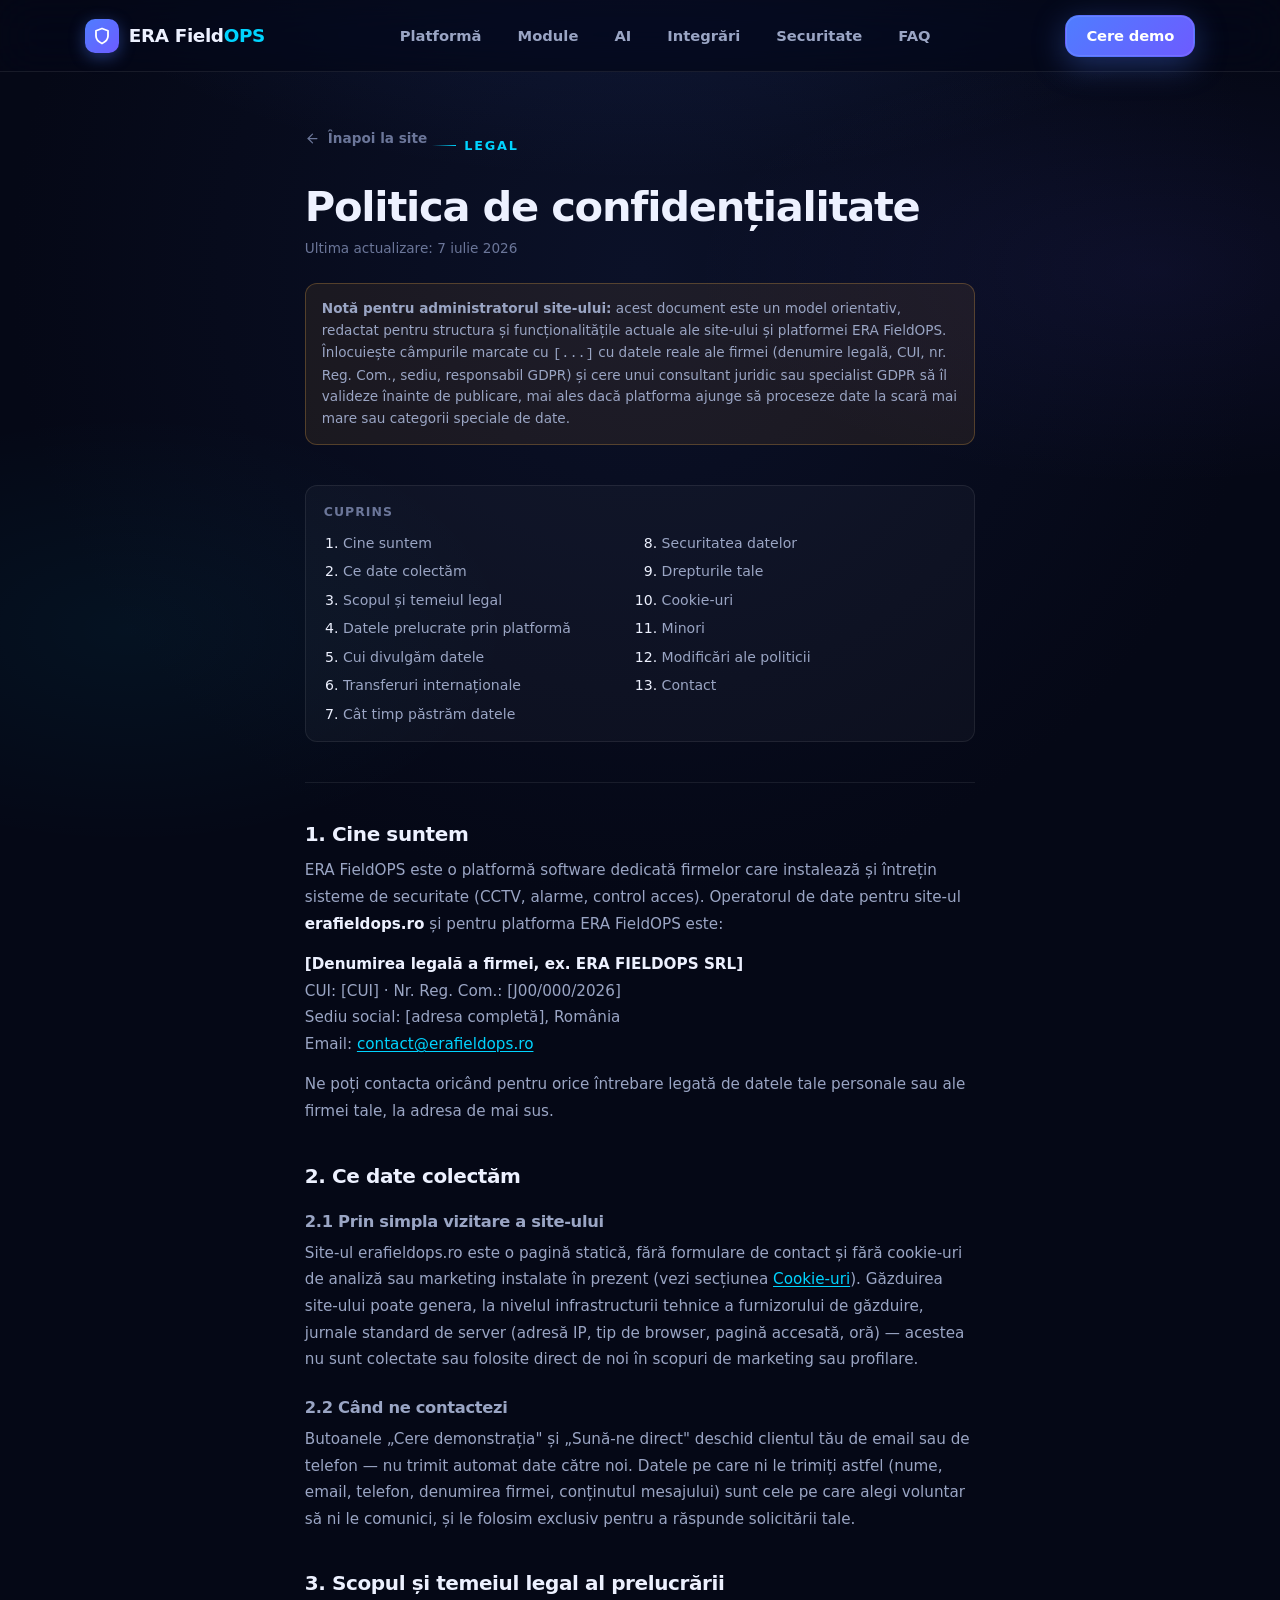
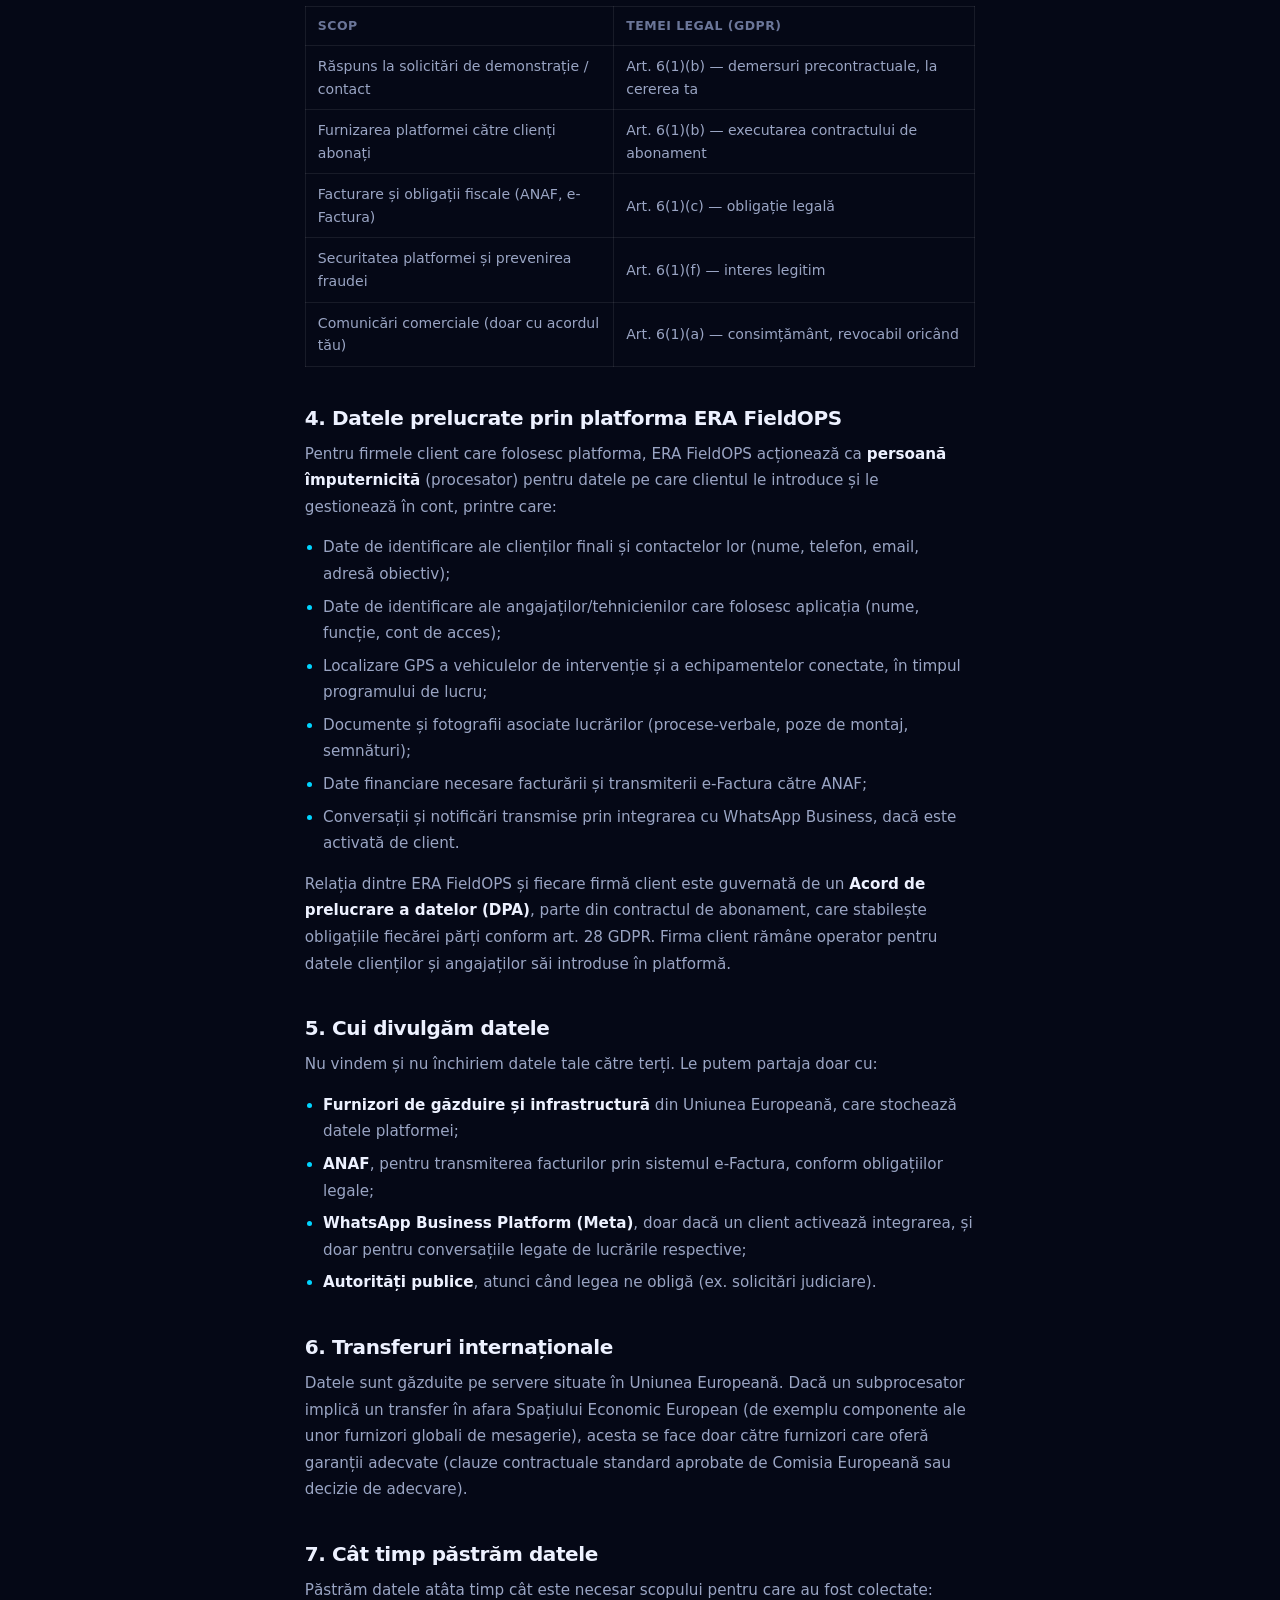
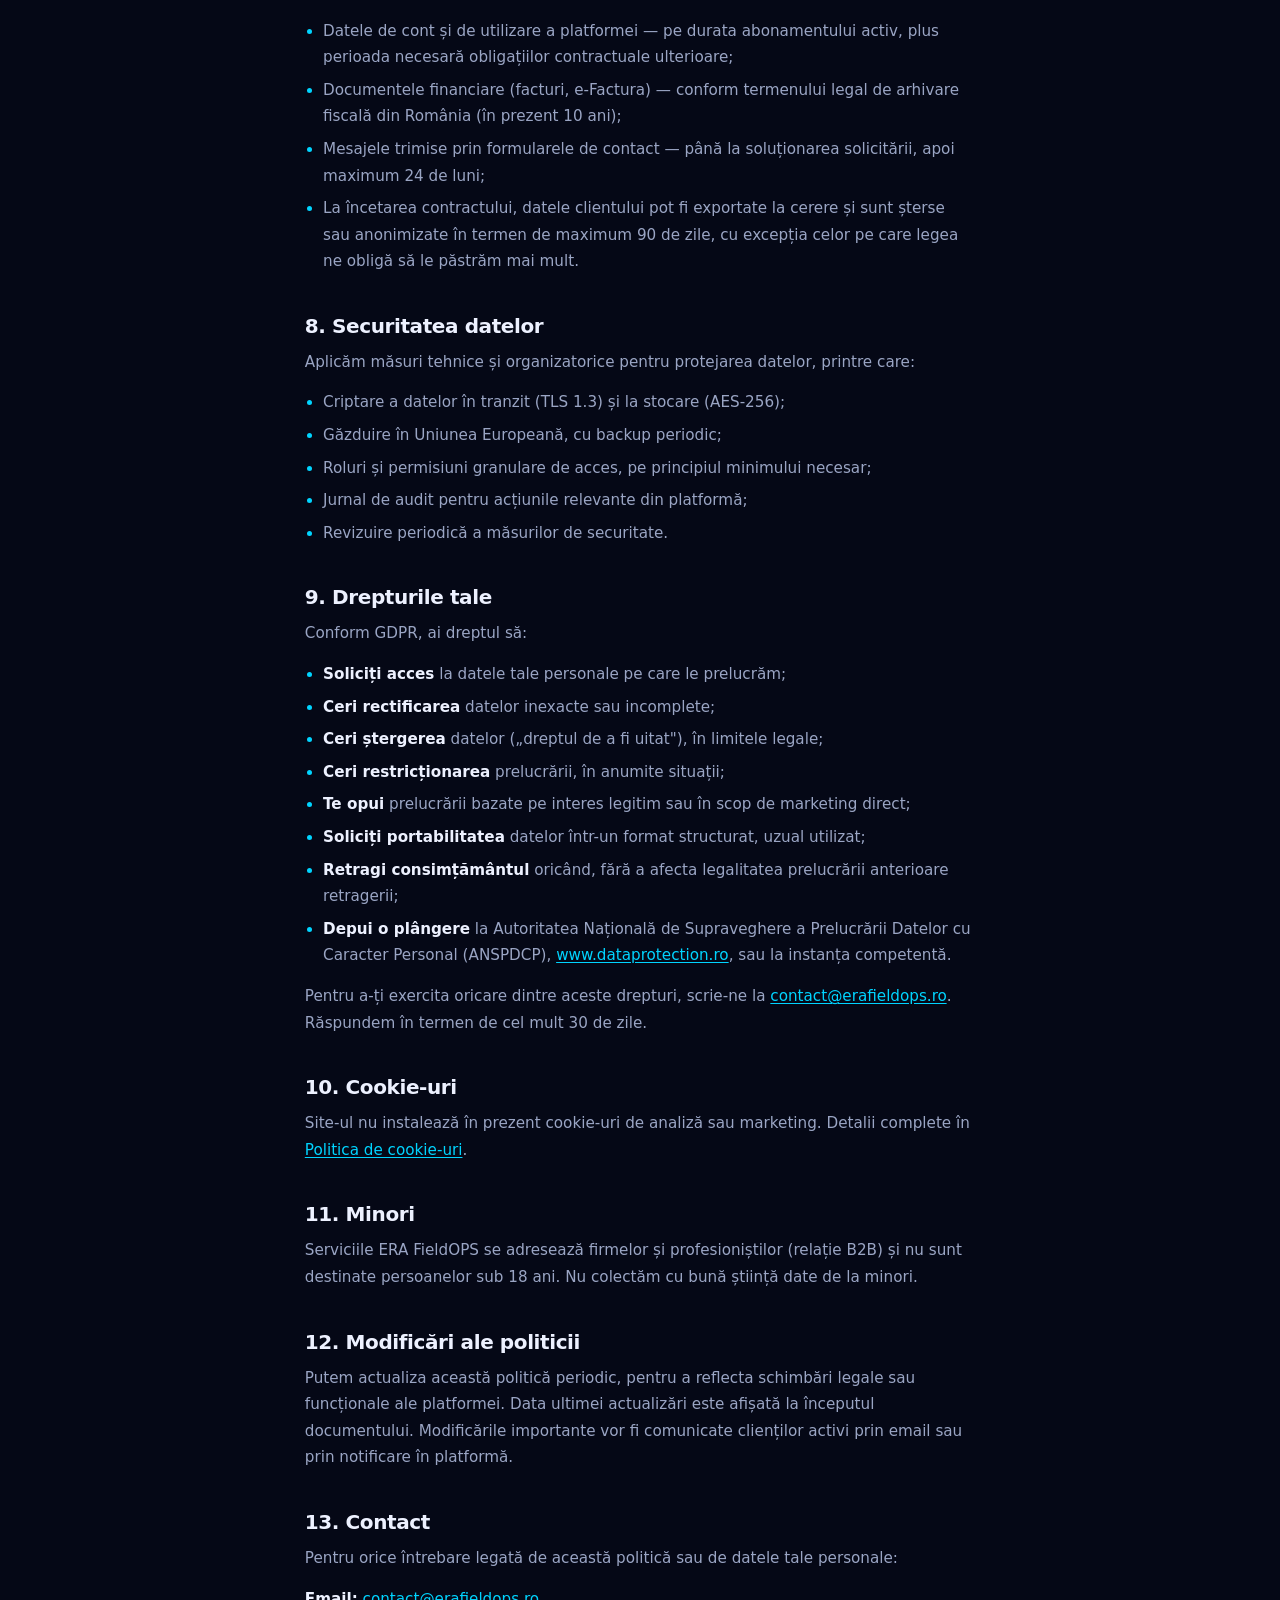
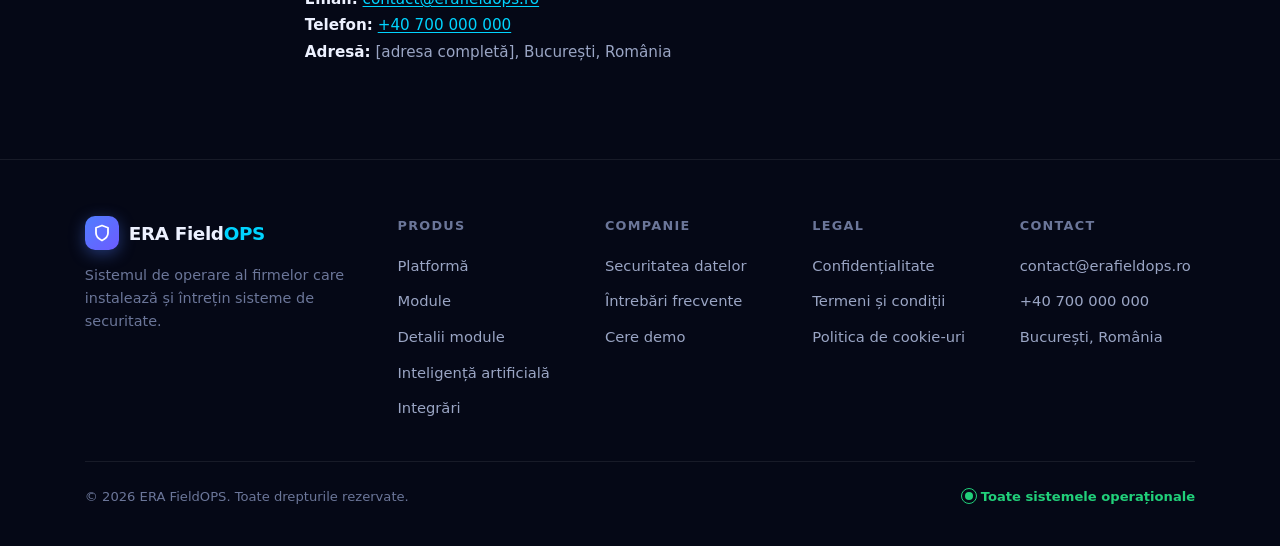
==== confidentialitate.html @ dba02b4b "Add privacy policy, terms of service, and cookie policy pages Three new standalone pages (confidenti" ====
<!DOCTYPE html>
<html lang="ro">
<head>
  <meta charset="UTF-8">
  <meta name="viewport" content="width=device-width, initial-scale=1">
  <title>Politica de confidențialitate — ERA FieldOPS</title>
  <meta name="description" content="Politica de confidențialitate ERA FieldOPS: ce date colectăm, cum le prelucrăm, cui le divulgăm și care sunt drepturile tale conform GDPR.">
  <meta name="robots" content="noindex, follow">
  <link rel="canonical" href="https://erafieldops.ro/confidentialitate.html">
  <meta name="theme-color" content="#050816">
  <link rel="preload" href="assets/fonts/Satoshi-Variable.woff2" as="font" type="font/woff2" crossorigin>
  <link rel="stylesheet" href="assets/css/style.css">
</head>
<body class="loaded">

<svg width="0" height="0" style="position:absolute" aria-hidden="true">
  <defs>
    <symbol id="i-arrow-left" viewBox="0 0 24 24" fill="none" stroke="currentColor" stroke-width="2" stroke-linecap="round" stroke-linejoin="round"><line x1="19" y1="12" x2="5" y2="12"/><polyline points="12 19 5 12 12 5"/></symbol>
  </defs>
</svg>

<header class="nav scrolled" id="nav">
  <div class="container nav-inner">
    <a href="index.html" class="logo" aria-label="ERA FieldOPS — acasă">
      <span class="logo-mark"><svg fill="none" stroke="#fff" stroke-width="2.4" stroke-linecap="round" stroke-linejoin="round" viewBox="0 0 24 24"><path d="M12 22s8-4 8-10V5l-8-3-8 3v7c0 6 8 10 8 10z"/></svg></span>
      <span>ERA Field<em>OPS</em></span>
    </a>
    <ul class="nav-links">
      <li><a href="index.html#platforma">Platformă</a></li>
      <li><a href="index.html#module">Module</a></li>
      <li><a href="index.html#ai">AI</a></li>
      <li><a href="index.html#integrari">Integrări</a></li>
      <li><a href="index.html#securitate">Securitate</a></li>
      <li><a href="index.html#faq">FAQ</a></li>
    </ul>
    <div class="nav-cta">
      <a href="index.html#demo" class="btn btn-primary">Cere demo</a>
      <button class="nav-burger" id="burger" aria-label="Meniu" aria-expanded="false" aria-controls="mobileMenu">
        <span></span><span></span><span></span>
      </button>
    </div>
  </div>
</header>
<nav class="mobile-menu" id="mobileMenu" aria-label="Meniu mobil">
  <a href="index.html#platforma">Platformă</a>
  <a href="index.html#module">Module</a>
  <a href="index.html#ai">AI</a>
  <a href="index.html#integrari">Integrări</a>
  <a href="index.html#securitate">Securitate</a>
  <a href="index.html#faq">FAQ</a>
</nav>

<main>
<section class="legal-page">
  <div class="container legal-container">
    <a href="index.html" class="legal-back"><svg aria-hidden="true"><use href="#i-arrow-left"/></svg>Înapoi la site</a>
    <span class="eyebrow">Legal</span>
    <h1>Politica de confidențialitate</h1>
    <p class="legal-updated">Ultima actualizare: 7 iulie 2026</p>

    <div class="legal-notice">
      <strong>Notă pentru administratorul site-ului:</strong> acest document este un model orientativ, redactat pentru structura și funcționalitățile actuale ale site-ului și platformei ERA FieldOPS. Înlocuiește câmpurile marcate cu <code>[...]</code> cu datele reale ale firmei (denumire legală, CUI, nr. Reg. Com., sediu, responsabil GDPR) și cere unui consultant juridic sau specialist GDPR să îl valideze înainte de publicare, mai ales dacă platforma ajunge să proceseze date la scară mai mare sau categorii speciale de date.
    </div>

    <div class="legal-toc">
      <b>Cuprins</b>
      <ol>
        <li><a href="#cine-suntem">Cine suntem</a></li>
        <li><a href="#date-colectate">Ce date colectăm</a></li>
        <li><a href="#scop-temei">Scopul și temeiul legal</a></li>
        <li><a href="#platforma-date">Datele prelucrate prin platformă</a></li>
        <li><a href="#divulgare">Cui divulgăm datele</a></li>
        <li><a href="#transfer">Transferuri internaționale</a></li>
        <li><a href="#stocare">Cât timp păstrăm datele</a></li>
        <li><a href="#securitate">Securitatea datelor</a></li>
        <li><a href="#drepturi">Drepturile tale</a></li>
        <li><a href="#cookie">Cookie-uri</a></li>
        <li><a href="#minori">Minori</a></li>
        <li><a href="#modificari">Modificări ale politicii</a></li>
        <li><a href="#contact">Contact</a></li>
      </ol>
    </div>

    <div class="legal-body">
      <h2 id="cine-suntem">1. Cine suntem</h2>
      <p>ERA FieldOPS este o platformă software dedicată firmelor care instalează și întrețin sisteme de securitate (CCTV, alarme, control acces). Operatorul de date pentru site-ul <strong>erafieldops.ro</strong> și pentru platforma ERA FieldOPS este:</p>
      <p><strong>[Denumirea legală a firmei, ex. ERA FIELDOPS SRL]</strong><br>
      CUI: [CUI]&nbsp;·&nbsp;Nr. Reg. Com.: [J00/000/2026]<br>
      Sediu social: [adresa completă], România<br>
      Email: <a href="mailto:contact@erafieldops.ro">contact@erafieldops.ro</a></p>
      <p>Ne poți contacta oricând pentru orice întrebare legată de datele tale personale sau ale firmei tale, la adresa de mai sus.</p>

      <h2 id="date-colectate">2. Ce date colectăm</h2>
      <h3>2.1 Prin simpla vizitare a site-ului</h3>
      <p>Site-ul erafieldops.ro este o pagină statică, fără formulare de contact și fără cookie-uri de analiză sau marketing instalate în prezent (vezi secțiunea <a href="#cookie">Cookie-uri</a>). Găzduirea site-ului poate genera, la nivelul infrastructurii tehnice a furnizorului de găzduire, jurnale standard de server (adresă IP, tip de browser, pagină accesată, oră) — acestea nu sunt colectate sau folosite direct de noi în scopuri de marketing sau profilare.</p>
      <h3>2.2 Când ne contactezi</h3>
      <p>Butoanele „Cere demonstrația" și „Sună-ne direct" deschid clientul tău de email sau de telefon — nu trimit automat date către noi. Datele pe care ni le trimiți astfel (nume, email, telefon, denumirea firmei, conținutul mesajului) sunt cele pe care alegi voluntar să ni le comunici, și le folosim exclusiv pentru a răspunde solicitării tale.</p>

      <h2 id="scop-temei">3. Scopul și temeiul legal al prelucrării</h2>
      <table>
        <tr><th>Scop</th><th>Temei legal (GDPR)</th></tr>
        <tr><td>Răspuns la solicitări de demonstrație / contact</td><td>Art. 6(1)(b) — demersuri precontractuale, la cererea ta</td></tr>
        <tr><td>Furnizarea platformei către clienți abonați</td><td>Art. 6(1)(b) — executarea contractului de abonament</td></tr>
        <tr><td>Facturare și obligații fiscale (ANAF, e-Factura)</td><td>Art. 6(1)(c) — obligație legală</td></tr>
        <tr><td>Securitatea platformei și prevenirea fraudei</td><td>Art. 6(1)(f) — interes legitim</td></tr>
        <tr><td>Comunicări comerciale (doar cu acordul tău)</td><td>Art. 6(1)(a) — consimțământ, revocabil oricând</td></tr>
      </table>

      <h2 id="platforma-date">4. Datele prelucrate prin platforma ERA FieldOPS</h2>
      <p>Pentru firmele client care folosesc platforma, ERA FieldOPS acționează ca <strong>persoană împuternicită</strong> (procesator) pentru datele pe care clientul le introduce și le gestionează în cont, printre care:</p>
      <ul>
        <li>Date de identificare ale clienților finali și contactelor lor (nume, telefon, email, adresă obiectiv);</li>
        <li>Date de identificare ale angajaților/tehnicienilor care folosesc aplicația (nume, funcție, cont de acces);</li>
        <li>Localizare GPS a vehiculelor de intervenție și a echipamentelor conectate, în timpul programului de lucru;</li>
        <li>Documente și fotografii asociate lucrărilor (procese-verbale, poze de montaj, semnături);</li>
        <li>Date financiare necesare facturării și transmiterii e-Factura către ANAF;</li>
        <li>Conversații și notificări transmise prin integrarea cu WhatsApp Business, dacă este activată de client.</li>
      </ul>
      <p>Relația dintre ERA FieldOPS și fiecare firmă client este guvernată de un <strong>Acord de prelucrare a datelor (DPA)</strong>, parte din contractul de abonament, care stabilește obligațiile fiecărei părți conform art. 28 GDPR. Firma client rămâne operator pentru datele clienților și angajaților săi introduse în platformă.</p>

      <h2 id="divulgare">5. Cui divulgăm datele</h2>
      <p>Nu vindem și nu închiriem datele tale către terți. Le putem partaja doar cu:</p>
      <ul>
        <li><strong>Furnizori de găzduire și infrastructură</strong> din Uniunea Europeană, care stochează datele platformei;</li>
        <li><strong>ANAF</strong>, pentru transmiterea facturilor prin sistemul e-Factura, conform obligațiilor legale;</li>
        <li><strong>WhatsApp Business Platform (Meta)</strong>, doar dacă un client activează integrarea, și doar pentru conversațiile legate de lucrările respective;</li>
        <li><strong>Autorități publice</strong>, atunci când legea ne obligă (ex. solicitări judiciare).</li>
      </ul>

      <h2 id="transfer">6. Transferuri internaționale</h2>
      <p>Datele sunt găzduite pe servere situate în Uniunea Europeană. Dacă un subprocesator implică un transfer în afara Spațiului Economic European (de exemplu componente ale unor furnizori globali de mesagerie), acesta se face doar către furnizori care oferă garanții adecvate (clauze contractuale standard aprobate de Comisia Europeană sau decizie de adecvare).</p>

      <h2 id="stocare">7. Cât timp păstrăm datele</h2>
      <p>Păstrăm datele atâta timp cât este necesar scopului pentru care au fost colectate:</p>
      <ul>
        <li>Datele de cont și de utilizare a platformei — pe durata abonamentului activ, plus perioada necesară obligațiilor contractuale ulterioare;</li>
        <li>Documentele financiare (facturi, e-Factura) — conform termenului legal de arhivare fiscală din România (în prezent 10 ani);</li>
        <li>Mesajele trimise prin formularele de contact — până la soluționarea solicitării, apoi maximum 24 de luni;</li>
        <li>La încetarea contractului, datele clientului pot fi exportate la cerere și sunt șterse sau anonimizate în termen de maximum 90 de zile, cu excepția celor pe care legea ne obligă să le păstrăm mai mult.</li>
      </ul>

      <h2 id="securitate">8. Securitatea datelor</h2>
      <p>Aplicăm măsuri tehnice și organizatorice pentru protejarea datelor, printre care:</p>
      <ul>
        <li>Criptare a datelor în tranzit (TLS 1.3) și la stocare (AES-256);</li>
        <li>Găzduire în Uniunea Europeană, cu backup periodic;</li>
        <li>Roluri și permisiuni granulare de acces, pe principiul minimului necesar;</li>
        <li>Jurnal de audit pentru acțiunile relevante din platformă;</li>
        <li>Revizuire periodică a măsurilor de securitate.</li>
      </ul>

      <h2 id="drepturi">9. Drepturile tale</h2>
      <p>Conform GDPR, ai dreptul să:</p>
      <ul>
        <li><strong>Soliciți acces</strong> la datele tale personale pe care le prelucrăm;</li>
        <li><strong>Ceri rectificarea</strong> datelor inexacte sau incomplete;</li>
        <li><strong>Ceri ștergerea</strong> datelor („dreptul de a fi uitat"), în limitele legale;</li>
        <li><strong>Ceri restricționarea</strong> prelucrării, în anumite situații;</li>
        <li><strong>Te opui</strong> prelucrării bazate pe interes legitim sau în scop de marketing direct;</li>
        <li><strong>Soliciți portabilitatea</strong> datelor într-un format structurat, uzual utilizat;</li>
        <li><strong>Retragi consimțământul</strong> oricând, fără a afecta legalitatea prelucrării anterioare retragerii;</li>
        <li><strong>Depui o plângere</strong> la Autoritatea Națională de Supraveghere a Prelucrării Datelor cu Caracter Personal (ANSPDCP), <a href="https://www.dataprotection.ro" target="_blank" rel="noopener">www.dataprotection.ro</a>, sau la instanța competentă.</li>
      </ul>
      <p>Pentru a-ți exercita oricare dintre aceste drepturi, scrie-ne la <a href="mailto:contact@erafieldops.ro">contact@erafieldops.ro</a>. Răspundem în termen de cel mult 30 de zile.</p>

      <h2 id="cookie">10. Cookie-uri</h2>
      <p>Site-ul nu instalează în prezent cookie-uri de analiză sau marketing. Detalii complete în <a href="cookie-uri.html">Politica de cookie-uri</a>.</p>

      <h2 id="minori">11. Minori</h2>
      <p>Serviciile ERA FieldOPS se adresează firmelor și profesioniștilor (relație B2B) și nu sunt destinate persoanelor sub 18 ani. Nu colectăm cu bună știință date de la minori.</p>

      <h2 id="modificari">12. Modificări ale politicii</h2>
      <p>Putem actualiza această politică periodic, pentru a reflecta schimbări legale sau funcționale ale platformei. Data ultimei actualizări este afișată la începutul documentului. Modificările importante vor fi comunicate clienților activi prin email sau prin notificare în platformă.</p>

      <h2 id="contact">13. Contact</h2>
      <p>Pentru orice întrebare legată de această politică sau de datele tale personale:</p>
      <p><strong>Email:</strong> <a href="mailto:contact@erafieldops.ro">contact@erafieldops.ro</a><br>
      <strong>Telefon:</strong> <a href="tel:+40700000000">+40 700 000 000</a><br>
      <strong>Adresă:</strong> [adresa completă], București, România</p>
    </div>
  </div>
</section>
</main>

<footer class="footer">
  <div class="container">
    <div class="footer-grid">
      <div class="footer-brand">
        <a href="index.html" class="logo" aria-label="ERA FieldOPS">
          <span class="logo-mark"><svg fill="none" stroke="#fff" stroke-width="2.4" stroke-linecap="round" stroke-linejoin="round" viewBox="0 0 24 24"><path d="M12 22s8-4 8-10V5l-8-3-8 3v7c0 6 8 10 8 10z"/></svg></span>
          <span>ERA Field<em>OPS</em></span>
        </a>
        <p>Sistemul de operare al firmelor care instalează și întrețin sisteme de securitate.</p>
      </div>
      <div>
        <h4>Produs</h4>
        <ul>
          <li><a href="index.html#platforma">Platformă</a></li>
          <li><a href="index.html#module">Module</a></li>
          <li><a href="index.html#detalii">Detalii module</a></li>
          <li><a href="index.html#ai">Inteligență artificială</a></li>
          <li><a href="index.html#integrari">Integrări</a></li>
        </ul>
      </div>
      <div>
        <h4>Companie</h4>
        <ul>
          <li><a href="index.html#securitate">Securitatea datelor</a></li>
          <li><a href="index.html#faq">Întrebări frecvente</a></li>
          <li><a href="index.html#demo">Cere demo</a></li>
        </ul>
      </div>
      <div>
        <h4>Legal</h4>
        <ul>
          <li><a href="confidentialitate.html">Confidențialitate</a></li>
          <li><a href="termeni-si-conditii.html">Termeni și condiții</a></li>
          <li><a href="cookie-uri.html">Politica de cookie-uri</a></li>
        </ul>
      </div>
      <div>
        <h4>Contact</h4>
        <ul>
          <li><a href="mailto:contact@erafieldops.ro">contact@erafieldops.ro</a></li>
          <li><a href="tel:+40700000000">+40 700 000 000</a></li>
          <li><a href="index.html">București, România</a></li>
        </ul>
      </div>
    </div>
    <div class="footer-bottom">
      <span>© 2026 ERA FieldOPS. Toate drepturile rezervate.</span>
      <span class="footer-status"><i class="pulse-dot"></i> Toate sistemele operaționale</span>
    </div>
  </div>
</footer>

<script>
  document.getElementById('burger').addEventListener('click', function () {
    var menu = document.getElementById('mobileMenu');
    var open = menu.classList.toggle('open');
    this.setAttribute('aria-expanded', String(open));
  });
  document.getElementById('mobileMenu').addEventListener('click', function (e) {
    if (e.target.tagName === 'A') {
      this.classList.remove('open');
      document.getElementById('burger').setAttribute('aria-expanded', 'false');
    }
  });
</script>
</body>
</html>
---- assets/css/style.css ----
/* ============================================================
   ERA FieldOPS — Premium SaaS Landing 2026
   Mission Control / AI Command Center
   ============================================================ */

/* ---------- Font ---------- */
@font-face {
  font-family: 'Satoshi';
  src: url('../fonts/Satoshi-Variable.woff2') format('woff2');
  font-weight: 300 900;
  font-style: normal;
  font-display: swap;
}
@font-face {
  font-family: 'Satoshi';
  src: url('../fonts/Satoshi-VariableItalic.woff2') format('woff2');
  font-weight: 300 900;
  font-style: italic;
  font-display: swap;
}

/* ---------- Tokens ---------- */
:root {
  --bg: #050816;
  --bg-2: #0B1128;
  --surface: rgba(255, 255, 255, 0.03);
  --surface-2: rgba(255, 255, 255, 0.05);
  --border: rgba(255, 255, 255, 0.08);
  --border-strong: rgba(255, 255, 255, 0.14);
  --text: #EDF1FF;
  --text-2: #9AA5C4;
  --text-3: #6B7699;
  --primary: #4F7DFF;
  --secondary: #6D5BFF;
  --ai: #00D4FF;
  --success: #21D07A;
  --warning: #FFB547;
  --error: #FF5A5A;
  --grad: linear-gradient(135deg, var(--primary), var(--secondary));
  --grad-ai: linear-gradient(135deg, var(--primary), var(--ai));
  --radius: 20px;
  --radius-sm: 12px;
  --font: 'Satoshi', system-ui, -apple-system, sans-serif;
  --ease: cubic-bezier(0.16, 1, 0.3, 1);
  --nav-h: 72px;
  --space-1: 8px; --space-2: 16px; --space-3: 24px;
  --space-4: 40px; --space-5: 56px; --space-6: 80px;
}

/* ---------- Base ---------- */
*, *::before, *::after { box-sizing: border-box; margin: 0; padding: 0; }
/* Base size = 16px on phones, tablets and laptops (keeps the tuned hero fit intact);
   scales up on large monitors / Retina / 4K so all rem-based graphics grow with the display. */
html { scroll-behavior: smooth; scroll-padding-top: calc(var(--nav-h) + 16px); font-size: 16px; overflow-x: hidden; }
@media (min-width: 1600px) { html { font-size: 17.5px; } }
@media (min-width: 2000px) { html { font-size: 19px; } }
@media (min-width: 2560px) { html { font-size: 21px; } }
body {
  font-family: var(--font);
  background: var(--bg);
  color: var(--text);
  font-size: 1rem;
  line-height: 1.6;
  -webkit-font-smoothing: antialiased;
  overflow-x: hidden;
}
img, svg { display: block; max-width: 100%; }
a { color: inherit; text-decoration: none; }
button { font-family: inherit; cursor: pointer; }
::selection { background: rgba(79, 125, 255, 0.35); }

body::before {
  content: '';
  position: fixed; inset: 0; z-index: -2;
  background:
    radial-gradient(ellipse 80% 50% at 50% -10%, rgba(79, 125, 255, 0.12), transparent 60%),
    radial-gradient(ellipse 60% 40% at 90% 30%, rgba(109, 91, 255, 0.07), transparent 60%),
    radial-gradient(ellipse 50% 40% at 10% 70%, rgba(0, 212, 255, 0.05), transparent 60%),
    radial-gradient(circle at 50% 30%, var(--bg-2), var(--bg) 70%);
}

#particles {
  position: fixed; inset: 0; z-index: -1;
  pointer-events: none; opacity: 0.6;
}

.scroll-progress {
  position: fixed; top: 0; left: 0; height: 3px; width: 0%;
  background: linear-gradient(90deg, var(--primary), var(--ai));
  box-shadow: 0 0 10px rgba(0, 212, 255, 0.7);
  z-index: 200; pointer-events: none;
}

.container { width: 100%; max-width: 1200px; margin: 0 auto; padding: 0 clamp(20px, 3.5vw, 48px); }
@media (min-width: 1600px) { .container { max-width: 1360px; } :root { --space-5: 76px; --space-6: 112px; } }
@media (min-width: 2000px) { .container { max-width: 1560px; } :root { --space-5: 88px; --space-6: 132px; } }
@media (min-width: 2560px) { .container { max-width: 1800px; } }

/* ---------- Type ---------- */
h1, h2, h3 { font-weight: 700; letter-spacing: -0.02em; line-height: 1.1; }
h1 { font-size: clamp(2.6rem, 5.4vw, 4.4rem); font-weight: 800; letter-spacing: -0.03em; }
h2 { font-size: clamp(2rem, 3.6vw, 3rem); }
h3 { font-size: 1.25rem; line-height: 1.3; }
.lead { font-size: clamp(1.05rem, 1.6vw, 1.25rem); color: var(--text-2); }

.grad-text {
  background: linear-gradient(100deg, #fff 20%, var(--primary) 50%, var(--ai) 80%);
  background-size: 200% auto;
  -webkit-background-clip: text; background-clip: text;
  -webkit-text-fill-color: transparent; color: transparent;
  animation: gradShift 6s ease-in-out infinite alternate;
}
@keyframes gradShift { to { background-position: 100% center; } }

.eyebrow {
  display: inline-flex; align-items: center; gap: 8px;
  font-size: 0.8rem; font-weight: 600; letter-spacing: 0.14em;
  text-transform: uppercase; color: var(--ai);
  margin-bottom: var(--space-2);
}
.eyebrow::before {
  content: ''; width: 24px; height: 1px;
  background: linear-gradient(90deg, transparent, var(--ai));
}

.section { padding: var(--space-6) 0; position: relative; }
.section-head { max-width: 680px; margin-bottom: var(--space-5); }
.section-head.center { margin-inline: auto; text-align: center; }
.section-head.center .eyebrow::before { display: none; }
.section-head p { margin-top: var(--space-2); }

/* ---------- Buttons ---------- */
.btn {
  display: inline-flex; align-items: center; justify-content: center; gap: 10px;
  min-height: 52px; padding: 0 28px;
  border-radius: 14px; border: 1px solid transparent;
  font-size: 1rem; font-weight: 600; letter-spacing: -0.01em;
  transition: transform 0.25s var(--ease), box-shadow 0.25s var(--ease),
              background 0.25s var(--ease), border-color 0.25s var(--ease);
  cursor: pointer; white-space: nowrap;
}
.btn svg { width: 18px; height: 18px; transition: transform 0.25s var(--ease); }
.btn:hover svg { transform: translateX(3px); }
.btn-primary {
  position: relative; overflow: hidden;
  background: var(--grad); color: #fff;
  box-shadow: 0 0 0 1px rgba(255,255,255,0.1) inset, 0 8px 32px rgba(79,125,255,0.35);
}
.btn-primary::before {
  content: ''; position: absolute; top: 0; left: -60%; width: 40%; height: 100%;
  background: linear-gradient(120deg, transparent, rgba(255,255,255,0.35), transparent);
  transform: skewX(-20deg); transition: left 0.6s var(--ease);
}
.btn-primary:hover::before { left: 130%; }
.btn-primary:hover {
  transform: translateY(-2px) scale(1.02);
  box-shadow: 0 0 0 1px rgba(255,255,255,0.18) inset, 0 12px 44px rgba(79,125,255,0.5);
}
.btn-ghost {
  background: var(--surface); color: var(--text);
  border-color: var(--border);
  backdrop-filter: blur(12px); -webkit-backdrop-filter: blur(12px);
}
.btn-ghost:hover {
  transform: translateY(-2px) scale(1.02);
  border-color: var(--border-strong);
  background: var(--surface-2);
  box-shadow: 0 8px 32px rgba(0,0,0,0.3);
}
.btn:focus-visible, a:focus-visible, button:focus-visible, summary:focus-visible {
  outline: 2px solid var(--ai); outline-offset: 3px; border-radius: 8px;
}

/* Magnetic proximity button — transform is driven by JS (rAF), so keep it out of
   the CSS transition; touch devices (no cursor) get a simple press feedback. */
.btn-magnetic { transition: box-shadow 0.25s var(--ease), background 0.25s var(--ease), border-color 0.25s var(--ease); will-change: transform; }
@media (hover: none) { .btn-magnetic:active { transform: scale(0.96); } }

/* ---------- Nav ---------- */
.nav {
  position: fixed; top: 0; left: 0; right: 0; z-index: 100;
  height: var(--nav-h);
  transition: background 0.4s var(--ease), border-color 0.4s var(--ease);
  border-bottom: 1px solid transparent;
}
.nav.scrolled {
  background: rgba(5, 8, 22, 0.72);
  backdrop-filter: blur(20px) saturate(160%); -webkit-backdrop-filter: blur(20px) saturate(160%);
  border-bottom-color: var(--border);
}
.nav-inner {
  height: var(--nav-h); display: flex; align-items: center; gap: 32px;
}
.logo { display: flex; align-items: center; gap: 10px; font-weight: 800; font-size: 1.15rem; letter-spacing: -0.02em; }
.logo-mark {
  width: 34px; height: 34px; border-radius: 10px;
  background: var(--grad); display: grid; place-items: center;
  box-shadow: 0 4px 16px rgba(79,125,255,0.4);
}
.logo-mark svg { width: 18px; height: 18px; }
.logo span em { font-style: normal; color: var(--ai); }
.nav-links { display: flex; gap: 4px; margin-inline: auto; list-style: none; }
.nav-links a {
  position: relative; isolation: isolate;
  padding: 9px 16px; border-radius: 100px;
  font-size: 0.92rem; font-weight: 600; color: var(--text-2);
  transition: color 0.3s var(--ease);
}
/* springy gradient pill on hover / active (playful) */
.nav-links a::before {
  content: ''; position: absolute; inset: 0; border-radius: 100px; z-index: -1;
  background: var(--grad); box-shadow: 0 6px 20px rgba(79,125,255,0.45);
  transform: scale(0.5); opacity: 0;
  transition: transform 0.4s cubic-bezier(0.34, 1.56, 0.64, 1), opacity 0.25s var(--ease);
}
.nav-links a:hover, .nav-links a.active { color: #fff; }
.nav-links a:hover::before, .nav-links a.active::before { transform: scale(1); opacity: 1; }

/* CONTINUOUS light that travels across the menu forever (::after, independent of hover) */
.nav-links a::after {
  content: ''; position: absolute; inset: 0; border-radius: 100px; z-index: -2;
  background: var(--grad); box-shadow: 0 0 22px rgba(0,212,255,0.6);
  opacity: 0; transform: scale(0.6); pointer-events: none;
}
/* 10s cycle: the wave sweeps across for ~5s, then everything rests for ~5s */
body.loaded .nav-links a::after { animation: navPulse 10s ease-in-out infinite; }
body.loaded .nav-links a { animation: navHop 10s ease-in-out infinite; }
.nav-links a:hover { animation-play-state: paused; }
/* same stagger for the glow (::after) and the hop (a) so each link lights up + rises as the wave passes */
.nav-links li:nth-child(1) a::after, .nav-links li:nth-child(1) a { animation-delay: 0s; }
.nav-links li:nth-child(2) a::after, .nav-links li:nth-child(2) a { animation-delay: 0.8s; }
.nav-links li:nth-child(3) a::after, .nav-links li:nth-child(3) a { animation-delay: 1.6s; }
.nav-links li:nth-child(4) a::after, .nav-links li:nth-child(4) a { animation-delay: 2.4s; }
.nav-links li:nth-child(5) a::after, .nav-links li:nth-child(5) a { animation-delay: 3.2s; }
.nav-links li:nth-child(6) a::after, .nav-links li:nth-child(6) a { animation-delay: 4.0s; }
@keyframes navPulse {
  0% { opacity: 0; transform: scale(0.65); }
  4% { opacity: 0.7; transform: scale(1); }
  11% { opacity: 0; transform: scale(1.16); }
  100% { opacity: 0; transform: scale(1.16); }
}
@keyframes navHop {
  0% { transform: translateY(0) scale(1); }
  4% { transform: translateY(-9px) scale(1.1); }
  8% { transform: translateY(0) scale(0.97); }
  11% { transform: translateY(-2px) scale(1); }
  13%, 100% { transform: translateY(0) scale(1); }
}

/* bold bouncy entrance on load */
.nav-links li { opacity: 0; transform: translateY(-30px) scale(0.55) rotate(-6deg); transition: opacity 0.45s ease, transform 0.75s cubic-bezier(0.34, 1.7, 0.5, 1); }
body.loaded .nav-links li { opacity: 1; transform: none; }
.nav-links li:nth-child(1) { transition-delay: 0.10s; }
.nav-links li:nth-child(2) { transition-delay: 0.17s; }
.nav-links li:nth-child(3) { transition-delay: 0.24s; }
.nav-links li:nth-child(4) { transition-delay: 0.31s; }
.nav-links li:nth-child(5) { transition-delay: 0.38s; }
.nav-links li:nth-child(6) { transition-delay: 0.45s; }
.nav-cta { display: flex; gap: 12px; align-items: center; }
.nav .btn { min-height: 42px; padding: 0 20px; font-size: 0.92rem; }
.nav-burger {
  display: none; width: 44px; height: 44px;
  background: var(--surface); border: 1px solid var(--border); border-radius: 12px;
  flex-direction: column; align-items: center; justify-content: center; gap: 5px;
}
.nav-burger span { width: 18px; height: 2px; background: var(--text); border-radius: 2px; transition: 0.3s var(--ease); }
.nav-burger[aria-expanded="true"] span:nth-child(1) { transform: translateY(7px) rotate(45deg); }
.nav-burger[aria-expanded="true"] span:nth-child(2) { opacity: 0; }
.nav-burger[aria-expanded="true"] span:nth-child(3) { transform: translateY(-7px) rotate(-45deg); }

.mobile-menu {
  position: fixed; inset: var(--nav-h) 0 auto 0; z-index: 99;
  background: rgba(5, 8, 22, 0.92);
  backdrop-filter: blur(24px); -webkit-backdrop-filter: blur(24px);
  border-bottom: 1px solid var(--border);
  padding: 16px 24px 24px;
  display: none; flex-direction: column; gap: 4px;
}
.mobile-menu.open { display: flex; }
.mobile-menu a {
  position: relative; isolation: isolate;
  padding: 14px 16px; border-radius: 12px; font-weight: 600; color: var(--text-2);
  transition: color 0.3s var(--ease);
}
.mobile-menu a::before {
  content: ''; position: absolute; inset: 0; border-radius: 12px; z-index: -1;
  background: var(--grad); box-shadow: 0 6px 20px rgba(79,125,255,0.4);
  transform: scale(0.9); opacity: 0;
  transition: transform 0.35s cubic-bezier(0.34, 1.56, 0.64, 1), opacity 0.25s var(--ease);
}
.mobile-menu a:hover, .mobile-menu a:active { color: #fff; }
.mobile-menu a:hover::before, .mobile-menu a:active::before { transform: scale(1); opacity: 1; }
/* continuous traveling glow while the menu is open (::after, keeps tap pill on ::before clean) */
.mobile-menu a::after {
  content: ''; position: absolute; inset: 0; border-radius: 12px; z-index: -2;
  background: var(--grad); box-shadow: 0 0 22px rgba(0,212,255,0.55);
  opacity: 0; transform: scale(0.85); pointer-events: none;
}
/* playful staggered pop-in when the menu opens */
.mobile-menu.open a { animation: menuPop 0.45s cubic-bezier(0.34, 1.56, 0.64, 1) both; }
.mobile-menu.open a:nth-child(1) { animation-delay: 0.04s; }
.mobile-menu.open a:nth-child(2) { animation-delay: 0.09s; }
.mobile-menu.open a:nth-child(3) { animation-delay: 0.14s; }
.mobile-menu.open a:nth-child(4) { animation-delay: 0.19s; }
.mobile-menu.open a:nth-child(5) { animation-delay: 0.24s; }
.mobile-menu.open a:nth-child(6) { animation-delay: 0.29s; }
@keyframes menuPop { from { opacity: 0; transform: translateX(-16px) scale(0.96); } to { opacity: 1; transform: none; } }
/* matching "light-up" wave flashing each pill when the menu opens */
.mobile-menu.open a::after { animation: navPulse 10s ease-in-out infinite; }
.mobile-menu.open a:nth-child(1)::after { animation-delay: 0s; }
.mobile-menu.open a:nth-child(2)::after { animation-delay: 0.8s; }
.mobile-menu.open a:nth-child(3)::after { animation-delay: 1.6s; }
.mobile-menu.open a:nth-child(4)::after { animation-delay: 2.4s; }
.mobile-menu.open a:nth-child(5)::after { animation-delay: 3.2s; }
.mobile-menu.open a:nth-child(6)::after { animation-delay: 4.0s; }

/* ---------- Hero ---------- */
.hero {
  padding-top: calc(var(--nav-h) + clamp(28px, 5vh, 64px));
  padding-bottom: clamp(32px, 5vh, 64px);
  position: relative; overflow: clip;
}
/* Desktop: fit the whole hero into the first screen, vertically centered */
@media (min-width: 769px) {
  .hero { min-height: 100vh; min-height: 100dvh; display: flex; flex-direction: column; justify-content: center;
          padding-top: calc(var(--nav-h) + 16px); padding-bottom: 24px; }
  .hero-badge { margin-bottom: 14px; }
  .hero h1 { font-size: clamp(1.9rem, 3.4vw, 3.2rem); line-height: 1.06; margin-bottom: 14px; }
  .hero .lead { font-size: clamp(0.95rem, 1.3vw, 1.08rem); margin-bottom: 20px; max-width: 460px; }
  .hero-actions { margin-bottom: 20px; }
  .hero-actions .btn { min-height: 48px; }
  .hero-meta { gap: 14px 24px; }
}
/* Short desktop viewports (laptops ~600-780px tall): shrink hard so nothing is cut */
@media (min-width: 769px) and (max-height: 820px) {
  .hero { padding-top: calc(var(--nav-h) + 8px); padding-bottom: 16px; }
  .hero-badge { margin-bottom: 8px; padding: 6px 14px; font-size: 0.78rem; }
  .hero h1 { font-size: 2rem; margin-bottom: 10px; }
  .hero .lead { font-size: 1rem; margin-bottom: 12px; }
  .hero-actions { margin-bottom: 12px; }
  .hero-actions .btn { min-height: 46px; }
  .hero-meta { gap: 8px 22px; }
  /* every slide's own top/bottom padding shrinks too, so full-height content
     (like the price slide's CTA button) doesn't get pushed past the fold */
  :root { --space-6: 48px; }
}
.hero-grid {
  display: grid; grid-template-columns: minmax(0, 5fr) minmax(0, 6fr);
  gap: clamp(32px, 5vw, 64px); align-items: center;
}
.hero-badge {
  display: inline-flex; align-items: center; gap: 10px;
  padding: 8px 16px; border-radius: 100px;
  background: var(--surface); border: 1px solid var(--border);
  backdrop-filter: blur(12px); -webkit-backdrop-filter: blur(12px);
  font-size: 0.82rem; font-weight: 600; color: var(--text-2);
  margin-bottom: var(--space-3);
}
.pulse-dot { position: relative; width: 8px; height: 8px; border-radius: 50%; background: var(--success); flex-shrink: 0; }
.pulse-dot::after {
  content: ''; position: absolute; inset: -4px; border-radius: 50%;
  border: 1px solid var(--success); animation: ping 2s var(--ease) infinite;
}
@keyframes ping { 0% { transform: scale(0.5); opacity: 1; } 100% { transform: scale(1.8); opacity: 0; } }

.hero h1 { margin-bottom: var(--space-3); }
.hero .lead { margin-bottom: var(--space-4); max-width: 480px; }
.hero-actions { display: flex; gap: 14px; flex-wrap: wrap; margin-bottom: var(--space-4); }
.hero-meta { display: flex; gap: 24px; flex-wrap: wrap; }
.hero-meta div { display: flex; align-items: center; gap: 8px; font-size: 0.85rem; color: var(--text-3); font-weight: 500; }
.hero-meta svg { width: 16px; height: 16px; color: var(--success); flex-shrink: 0; }

/* Hero entrance (page load, not scroll-triggered) */
.hero-copy > * {
  opacity: 0; transform: translateY(22px);
  transition: opacity 0.8s var(--ease), transform 0.8s var(--ease);
}
.hero-copy > *:nth-child(1) { transition-delay: 0.05s; }
.hero-copy > *:nth-child(2) { transition-delay: 0.16s; }
.hero-copy > *:nth-child(3) { transition-delay: 0.27s; }
.hero-copy > *:nth-child(4) { transition-delay: 0.38s; }
.hero-copy > *:nth-child(5) { transition-delay: 0.49s; }
body.loaded .hero-copy > * { opacity: 1; transform: none; }

/* ---------- Hero nucleus (mini embed of the 3D module core, borderless) ---------- */
.hero-core {
  position: relative;
  height: clamp(420px, 62vh, 640px);
  cursor: grab; touch-action: pan-y;
  opacity: 0; transform: translateY(26px) scale(0.97);
  transition: opacity 1s var(--ease) 0.3s, transform 1s var(--ease) 0.3s;
}
.hero-core:active { cursor: grabbing; }
body.loaded .hero-core { opacity: 1; transform: none; }
.hero-core canvas { position: absolute; inset: 0; width: 100%; height: 100%; display: block; }
.hero-core .core3d-hint { bottom: 4px; font-size: 0.72rem; }

/* ---------- shared dash/ping keyframes (used by the mini live-card map) ---------- */
@keyframes dashMove { to { stroke-dashoffset: -12; } }
@keyframes objPing { 0% { transform: scale(0.4); opacity: 1; } 100% { transform: scale(1.6); opacity: 0; } }

/* ---------- 3D module core (hero embed) ---------- */
.core3d-hint {
  position: absolute; bottom: 16px; left: 0; right: 0; text-align: center;
  font-size: 0.78rem; font-weight: 600; color: var(--text-3);
  letter-spacing: 0.02em; pointer-events: none; z-index: 2;
}

/* small description card that appears when a module node is clicked — the
   accent color/icon are set inline per module via --tip-accent* custom props */
.core3d-tip {
  position: absolute; top: 0; left: 0; z-index: 3; pointer-events: none;
  width: 220px; transform: translate(-50%, -100%) translateY(-14px);
  padding: 12px 14px; border-radius: 14px;
  background: rgba(11, 17, 40, 0.86);
  border: 1px solid var(--border-strong);
  border-left: 3px solid var(--tip-accent, var(--ai));
  backdrop-filter: blur(16px); -webkit-backdrop-filter: blur(16px);
  box-shadow: 0 16px 44px rgba(0, 0, 0, 0.45), 0 0 26px var(--tip-accent-glow, rgba(0,212,255,0.2));
  opacity: 0; visibility: hidden;
  transition: opacity 0.25s var(--ease), transform 0.25s var(--ease), box-shadow 0.25s var(--ease);
}
.core3d-tip.show { opacity: 1; visibility: visible; transform: translate(-50%, -100%) translateY(-20px); }
.core3d-tip::after {
  content: ''; position: absolute; left: 50%; bottom: -6px; width: 12px; height: 12px;
  transform: translateX(-50%) rotate(45deg);
  background: rgba(11, 17, 40, 0.86); border-right: 1px solid var(--border-strong); border-bottom: 1px solid var(--border-strong);
}
.core3d-tip-head { display: flex; align-items: center; gap: 10px; margin-bottom: 6px; }
.core3d-tip-icon {
  width: 30px; height: 30px; border-radius: 9px; flex-shrink: 0;
  display: grid; place-items: center;
  background: var(--tip-accent-soft, rgba(0,212,255,0.14));
  border: 1px solid var(--tip-accent-glow, rgba(0,212,255,0.3));
  color: var(--tip-accent, var(--ai));
}
.core3d-tip-icon svg { width: 15px; height: 15px; }
.core3d-tip b { font-size: 0.86rem; font-weight: 800; color: var(--tip-accent, var(--ai)); }
.core3d-tip p { font-size: 0.78rem; line-height: 1.4; color: var(--text-2); }
@media (max-width: 480px) { .core3d-tip { width: 180px; } }

/* ---------- Trusted by ---------- */
.trusted { padding: var(--space-5) 0; border-block: 1px solid var(--border); }
.trusted p { text-align: center; font-size: 0.8rem; font-weight: 600; letter-spacing: 0.14em; text-transform: uppercase; color: var(--text-3); margin-bottom: var(--space-3); }
.logo-track-wrap { overflow: hidden; mask-image: linear-gradient(90deg, transparent, #000 12%, #000 88%, transparent); -webkit-mask-image: linear-gradient(90deg, transparent, #000 12%, #000 88%, transparent); }
.logo-track { display: flex; gap: 64px; width: max-content; animation: marquee 28s linear infinite; }
.logo-track-wrap:hover .logo-track { animation-play-state: paused; }
@keyframes marquee { to { transform: translateX(-50%); } }
.logo-item {
  display: flex; align-items: center; gap: 10px; flex-shrink: 0;
  font-weight: 700; font-size: 1.05rem; letter-spacing: -0.01em;
  color: var(--text-3); opacity: 0.75; transition: opacity 0.3s, color 0.3s;
}
.logo-item:hover { opacity: 1; color: var(--text-2); }
.logo-item svg { width: 22px; height: 22px; }

/* Second marquee: live platform mini-widgets, scrolling left-to-right (opposite of logos) */
.feature-track-wrap {
  overflow: hidden; margin-top: 22px;
  mask-image: linear-gradient(90deg, transparent, #000 8%, #000 92%, transparent);
  -webkit-mask-image: linear-gradient(90deg, transparent, #000 8%, #000 92%, transparent);
}
.feature-track { display: flex; gap: 16px; width: max-content; animation: marqueeReverse 46s linear infinite; padding: 4px 0; }
.feature-track-wrap:hover .feature-track { animation-play-state: paused; }
@keyframes marqueeReverse { from { transform: translateX(-50%); } to { transform: translateX(0); } }

.live-card {
  flex-shrink: 0; width: clamp(224px, 19vw, 280px);
  border-radius: 16px; border: 1px solid var(--border);
  background: linear-gradient(180deg, rgba(255,255,255,0.05), rgba(255,255,255,0.02));
  backdrop-filter: blur(12px); -webkit-backdrop-filter: blur(12px);
  box-shadow: 0 12px 32px rgba(0,0,0,0.3);
  padding: 12px 14px;
  transition: border-color 0.3s var(--ease), transform 0.3s var(--ease), box-shadow 0.3s var(--ease);
}
.live-card:hover { border-color: rgba(0,212,255,0.35); transform: translateY(-4px); box-shadow: 0 18px 44px rgba(0,0,0,0.4), 0 0 40px rgba(0,212,255,0.08); }
.lc-head { display: flex; align-items: center; gap: 8px; font-size: 0.78rem; font-weight: 700; color: var(--text); margin-bottom: 11px; }
.lc-head > svg { width: 15px; height: 15px; color: var(--ai); flex-shrink: 0; }
.lc-live { margin-left: auto; display: flex; align-items: center; gap: 5px; font-size: 0.56rem; font-weight: 800; letter-spacing: 0.12em; color: var(--success); }
.lc-live .pulse-dot { width: 6px; height: 6px; }
.lc-label { margin-top: 9px; font-size: 0.68rem; font-weight: 600; color: var(--text-3); white-space: nowrap; overflow: hidden; text-overflow: ellipsis; }

/* mini live map */
.lc-map { position: relative; height: 64px; border-radius: 10px; overflow: hidden; background: rgba(0,0,0,0.25); border: 1px solid var(--border); }
.lc-map svg { position: absolute; inset: 0; width: 100%; height: 100%; }
.lc-grid line { stroke: rgba(255,255,255,0.05); stroke-width: 1; }
.lc-route { fill: none; stroke: rgba(0,212,255,0.5); stroke-width: 1.5; stroke-dasharray: 4 5; animation: dashMove 1.2s linear infinite; }
.lc-obj { fill: #00D4FF; }
.lc-objring { fill: none; stroke: rgba(0,212,255,0.5); stroke-width: 1; transform-origin: center; transform-box: fill-box; animation: objPing 2.4s var(--ease) infinite; }
.lc-veh { fill: #050816; stroke: #21D07A; stroke-width: 2; }

/* work steps filling sequentially */
.lc-seg { display: flex; gap: 5px; padding: 12px 0; }
.lc-seg i { flex: 1; height: 9px; border-radius: 3px; background: var(--surface-2); position: relative; overflow: hidden; }
.lc-seg i::after { content: ''; position: absolute; inset: 0; background: var(--grad-ai); transform: scaleX(0); transform-origin: left; animation: segFill 4.5s infinite; }
.lc-seg i:nth-child(2)::after { animation-delay: 0.35s; }
.lc-seg i:nth-child(3)::after { animation-delay: 0.7s; }
.lc-seg i:nth-child(4)::after { animation-delay: 1.05s; }
.lc-seg i:nth-child(5)::after { animation-delay: 1.4s; }
@keyframes segFill { 0% { transform: scaleX(0); } 12% { transform: scaleX(1); } 82% { transform: scaleX(1); } 90%,100% { transform: scaleX(0); } }

/* auto alerts */
.lc-alert { display: flex; align-items: center; gap: 10px; padding: 4px 0; }
.lc-bell { width: 40px; height: 40px; border-radius: 11px; display: grid; place-items: center; background: rgba(255,181,71,0.12); color: var(--warning); flex-shrink: 0; }
.lc-bell svg { width: 18px; height: 18px; transform-origin: top center; animation: bellShake 3s ease-in-out infinite; }
@keyframes bellShake { 0%,58%,100% { transform: rotate(0); } 63% { transform: rotate(13deg); } 69% { transform: rotate(-11deg); } 75% { transform: rotate(8deg); } 81% { transform: rotate(-5deg); } 87% { transform: rotate(0); } }
.lc-alert b { font-size: 0.78rem; display: block; }
.lc-alert small { font-size: 0.66rem; color: var(--text-3); }
.lc-badge { margin-left: auto; min-width: 22px; height: 22px; padding: 0 6px; border-radius: 11px; background: var(--error); color: #fff; font-size: 0.72rem; font-weight: 800; display: grid; place-items: center; animation: badgePulse 1.6s ease-in-out infinite; }
@keyframes badgePulse { 0%,100% { transform: scale(1); box-shadow: 0 0 0 0 rgba(255,90,90,0.5); } 50% { transform: scale(1.14); box-shadow: 0 0 0 7px rgba(255,90,90,0); } }

/* invoice -> ANAF flow */
.lc-flow { display: flex; flex-direction: column; gap: 7px; padding: 2px 0; }
.lc-frow { display: flex; align-items: center; gap: 9px; font-size: 0.73rem; font-weight: 600; color: var(--text-2); }
.lc-frow i { width: 15px; height: 15px; border-radius: 50%; border: 1.5px solid var(--border-strong); flex-shrink: 0; position: relative; }
.lc-frow i::after { content: ''; position: absolute; inset: 1.5px; border-radius: 50%; background: var(--success); transform: scale(0); }
.lc-frow:nth-child(1) i::after { animation: chkPop 4.5s infinite; animation-delay: 0.2s; }
.lc-frow:nth-child(2) i::after { animation: chkPop 4.5s infinite; animation-delay: 1.2s; }
.lc-frow:nth-child(3) i::after { animation: chkPop 4.5s infinite; animation-delay: 2.2s; }
@keyframes chkPop { 0% { transform: scale(0); } 6% { transform: scale(1); } 86% { transform: scale(1); } 94%,100% { transform: scale(0); } }

/* marketing bars */
.lc-bars { display: flex; align-items: flex-end; gap: 6px; height: 46px; padding-top: 2px; }
.lc-bars i { flex: 1; height: 100%; border-radius: 4px 4px 2px 2px; background: linear-gradient(180deg, rgba(79,125,255,0.95), rgba(79,125,255,0.2)); transform: scaleY(0.3); transform-origin: bottom; animation: barBounce 2.4s var(--ease) infinite; }
.lc-bars i:nth-child(2) { animation-delay: 0.2s; background: linear-gradient(180deg, rgba(0,212,255,0.95), rgba(0,212,255,0.2)); }
.lc-bars i:nth-child(3) { animation-delay: 0.4s; }
.lc-bars i:nth-child(4) { animation-delay: 0.6s; background: linear-gradient(180deg, rgba(0,212,255,0.95), rgba(0,212,255,0.2)); }
.lc-bars i:nth-child(5) { animation-delay: 0.8s; }
.lc-bars i:nth-child(6) { animation-delay: 1s; background: linear-gradient(180deg, rgba(0,212,255,0.95), rgba(0,212,255,0.2)); }
@keyframes barBounce { 0%,100% { transform: scaleY(0.3); } 50% { transform: scaleY(1); } }

/* scan QR */
.lc-scan { position: relative; height: 64px; display: grid; place-items: center; border-radius: 10px; background: rgba(0,0,0,0.25); border: 1px solid var(--border); overflow: hidden; }
.lc-qr { display: grid; grid-template-columns: repeat(5, 7px); grid-auto-rows: 7px; gap: 2px; }
.lc-qr i { background: var(--text-2); border-radius: 1px; }
.lc-qr i.off { background: transparent; }
.lc-scanline { position: absolute; left: 10%; right: 10%; height: 2px; background: var(--ai); box-shadow: 0 0 10px var(--ai); animation: scanMove 2.2s ease-in-out infinite; }
@keyframes scanMove { 0%,100% { top: 12%; } 50% { top: 84%; } }

/* ---------- Stats ---------- */
.stats-grid { display: grid; grid-template-columns: repeat(4, 1fr); gap: 20px; }
.stat-card {
  position: relative; overflow: hidden;
  text-align: center; padding: var(--space-4) var(--space-3);
  border-radius: var(--radius); border: 1px solid var(--border);
  background: var(--surface);
  backdrop-filter: blur(16px); -webkit-backdrop-filter: blur(16px);
  transition: transform 0.3s var(--ease), border-color 0.3s, box-shadow 0.3s;
}
.stat-card::after {
  content: ''; position: absolute; inset: 0; border-radius: inherit;
  background: radial-gradient(220px circle at var(--mx, 50%) var(--my, 50%), rgba(0,212,255,0.16), transparent 70%);
  opacity: 0; transition: opacity 0.3s var(--ease); pointer-events: none;
}
.stat-card:hover { transform: translateY(-4px); border-color: rgba(79,125,255,0.35); box-shadow: 0 12px 48px rgba(79,125,255,0.12); }
.stat-card:hover::after { opacity: 1; }
.stat-num {
  font-size: clamp(2.4rem, 4vw, 3.4rem); font-weight: 800; letter-spacing: -0.03em;
  font-variant-numeric: tabular-nums; line-height: 1;
  background: var(--grad-ai);
  -webkit-background-clip: text; background-clip: text; -webkit-text-fill-color: transparent;
}
.stat-label { margin-top: 10px; font-size: 0.9rem; color: var(--text-2); font-weight: 500; }

/* ---------- Compact one-slide head + stat strip (stats folded into #platforma) ---------- */
.os-head { text-align: center; margin-bottom: clamp(18px, 3vh, 30px); }
.os-head h2 { font-size: clamp(1.7rem, 3.2vw, 2.7rem); line-height: 1.08; margin: 8px 0 10px; }
.os-head .lead { max-width: 620px; margin: 0 auto; font-size: clamp(0.92rem, 1.2vw, 1.05rem); }
.os-stats {
  display: flex; flex-wrap: wrap; justify-content: center; align-items: stretch;
  gap: clamp(10px, 1.6vw, 20px);
  max-width: 940px; margin: 0 auto clamp(20px, 3.4vh, 36px);
}
.os-stat {
  flex: 1 1 160px; min-width: 140px;
  display: flex; flex-direction: column; align-items: center; gap: 2px;
  padding: clamp(10px, 1.6vh, 16px) 12px;
  border: 1px solid var(--border); border-radius: var(--radius-sm);
  background: var(--surface);
}
.os-stat b {
  font-size: clamp(1.5rem, 2.6vw, 2.1rem); font-weight: 800; letter-spacing: -0.02em;
  background: var(--grad-ai); -webkit-background-clip: text; background-clip: text; color: transparent;
}
.os-stat span { font-size: 0.72rem; line-height: 1.25; color: var(--text-3); text-align: center; }
.os-cards .card { padding: clamp(16px, 2vw, 24px); }
.os-cards .card-icon { width: 40px; height: 40px; margin-bottom: 14px; }
.os-cards .card h3 { font-size: 1.02rem; margin-bottom: 7px; }
.os-cards .card p { font-size: 0.86rem; line-height: 1.5; }

/* ---------- Cards / grids ---------- */
.grid-3 { display: grid; grid-template-columns: repeat(3, 1fr); gap: 20px; }
.card {
  position: relative; padding: var(--space-4) var(--space-3);
  border-radius: var(--radius); border: 1px solid var(--border);
  background: var(--surface);
  backdrop-filter: blur(16px); -webkit-backdrop-filter: blur(16px);
  transition: transform 0.3s var(--ease), border-color 0.3s var(--ease), box-shadow 0.3s var(--ease);
  overflow: hidden;
}
.card::before {
  content: ''; position: absolute; inset: 0; border-radius: inherit; padding: 1px;
  background: linear-gradient(135deg, rgba(79,125,255,0.5), transparent 40%, transparent 60%, rgba(0,212,255,0.3));
  -webkit-mask: linear-gradient(#fff 0 0) content-box, linear-gradient(#fff 0 0);
  mask: linear-gradient(#fff 0 0) content-box, linear-gradient(#fff 0 0);
  -webkit-mask-composite: xor; mask-composite: exclude;
  opacity: 0; transition: opacity 0.4s var(--ease);
  pointer-events: none;
}
.card::after {
  content: ''; position: absolute; inset: 0; border-radius: inherit;
  background: radial-gradient(260px circle at var(--mx, 50%) var(--my, 50%), rgba(79,125,255,0.14), transparent 70%);
  opacity: 0; transition: opacity 0.3s var(--ease); pointer-events: none;
}
.card:hover { transform: translateY(-4px) scale(1.01); box-shadow: 0 16px 56px rgba(0,0,0,0.35); }
.card:hover::before { opacity: 1; }
.card:hover::after { opacity: 1; }
.card-icon {
  width: 48px; height: 48px; border-radius: 14px; margin-bottom: var(--space-3);
  display: grid; place-items: center;
  background: rgba(79,125,255,0.1); color: var(--primary);
  border: 1px solid rgba(79,125,255,0.2);
  transition: transform 0.3s var(--ease);
}
.card:hover .card-icon { transform: scale(1.08) rotate(-4deg); }
.card-icon svg { width: 22px; height: 22px; }
.card h3 { margin-bottom: 10px; }
.card p { font-size: 0.95rem; color: var(--text-2); }
.card.tone-error .card-icon { background: rgba(255,90,90,0.1); color: var(--error); border-color: rgba(255,90,90,0.2); }
.card.tone-warning .card-icon { background: rgba(255,181,71,0.1); color: var(--warning); border-color: rgba(255,181,71,0.2); }
.card.tone-ai .card-icon { background: rgba(0,212,255,0.1); color: var(--ai); border-color: rgba(0,212,255,0.2); }
.card.tone-success .card-icon { background: rgba(33,208,122,0.1); color: var(--success); border-color: rgba(33,208,122,0.2); }

/* ---------- Solution hub ---------- */
.solution-grid { display: grid; grid-template-columns: 1fr 1fr; gap: clamp(32px, 5vw, 72px); align-items: center; }
.hub { position: relative; aspect-ratio: 1; max-width: 480px; margin-inline: auto; }
.hub svg { width: 100%; height: 100%; }
.hub-core { transform-origin: center; animation: hubPulse 4s ease-in-out infinite; }
@keyframes hubPulse { 0%,100% { opacity: 0.9; } 50% { opacity: 1; } }
.orbit { transform-box: view-box; transform-origin: 250px 250px; animation: orbitSpin 40s linear infinite; }
.orbit.rev { animation-duration: 55s; animation-direction: reverse; }
@keyframes orbitSpin { to { transform: rotate(360deg); } }
.orbit-node { transform-origin: center; transform-box: fill-box; }
.check-list { list-style: none; display: flex; flex-direction: column; gap: 16px; margin-top: var(--space-4); }
.check-list li { display: flex; gap: 12px; align-items: flex-start; color: var(--text-2); }
.check-list svg { width: 20px; height: 20px; color: var(--success); flex-shrink: 0; margin-top: 3px; }
.check-list b { color: var(--text); font-weight: 600; }

/* ---------- Workflow ---------- */
.workflow-wrap { position: relative; }
.workflow {
  display: grid; grid-template-columns: repeat(6, 1fr);
  gap: 8px; position: relative; list-style: none;
}
.workflow::before {
  content: ''; position: absolute; top: 27px; left: 4%; right: 4%;
  height: 2px; background: var(--border); z-index: 0;
}
.workflow-progress {
  position: absolute; top: 27px; left: 4%; height: 2px; width: 0;
  background: linear-gradient(90deg, var(--primary), var(--ai));
  box-shadow: 0 0 12px rgba(0,212,255,0.6);
  z-index: 1; transition: width 2.6s var(--ease);
}
.wf-step { position: relative; z-index: 2; text-align: center; opacity: 0.3; transform: translateY(10px); transition: opacity 0.5s var(--ease), transform 0.5s var(--ease); }
.wf-step.active { opacity: 1; transform: none; }
.wf-node {
  width: 56px; height: 56px; margin: 0 auto 12px; border-radius: 16px;
  display: grid; place-items: center;
  background: var(--bg-2); border: 1px solid var(--border);
  transition: border-color 0.4s, box-shadow 0.4s, background 0.4s;
}
.wf-step.active .wf-node {
  border-color: rgba(0,212,255,0.5);
  background: rgba(0,212,255,0.06);
  box-shadow: 0 0 24px rgba(0,212,255,0.25);
}
.wf-node svg { width: 22px; height: 22px; color: var(--text-3); transition: color 0.4s; }
.wf-step.active .wf-node svg { color: var(--ai); }
.wf-step span { font-size: 0.75rem; font-weight: 600; color: var(--text-2); display: block; }

/* ---------- Bento modules ---------- */
.bento { display: grid; grid-template-columns: repeat(4, 1fr); gap: 20px; }
.bento .card { padding: var(--space-3); }
.bento .card h3 { font-size: 1.05rem; }
.bento .card p { font-size: 0.88rem; }
.bento .card-icon { width: 42px; height: 42px; margin-bottom: 16px; }
.bento .span-2 { grid-column: span 2; }

/* ---------- Feature rows ---------- */
.feature-row {
  display: grid; grid-template-columns: 1fr 1fr;
  gap: clamp(32px, 5vw, 72px); align-items: center;
  padding: var(--space-5) 0;
}
.feature-row.flip .feature-copy { order: 2; }
.feature-row.flip .feature-visual { order: 1; }
.feature-copy .eyebrow { margin-bottom: 12px; }
.feature-copy h3 { font-size: clamp(1.5rem, 2.6vw, 2.1rem); font-weight: 700; letter-spacing: -0.02em; margin-bottom: 14px; }
.feature-copy p { color: var(--text-2); margin-bottom: 18px; }
.feature-tags { display: flex; flex-wrap: wrap; gap: 8px; }
.tag {
  font-size: 0.78rem; font-weight: 600; padding: 6px 12px; border-radius: 100px;
  background: var(--surface); border: 1px solid var(--border); color: var(--text-2);
  transition: border-color 0.25s, color 0.25s, transform 0.25s var(--ease);
}
.tag:hover { border-color: rgba(0,212,255,0.4); color: var(--ai); transform: translateY(-1px); }

.feature-visual { position: relative; }
.mock {
  position: relative; border-radius: var(--radius);
  background: linear-gradient(180deg, rgba(255,255,255,0.05), rgba(255,255,255,0.02));
  border: 1px solid var(--border);
  backdrop-filter: blur(16px); -webkit-backdrop-filter: blur(16px);
  box-shadow: 0 20px 64px rgba(0,0,0,0.4);
  padding: 20px; overflow: hidden;
  transition: transform 0.4s var(--ease), box-shadow 0.4s var(--ease);
}
.mock::after {
  content: ''; position: absolute; inset: 0; border-radius: inherit;
  background: radial-gradient(300px circle at var(--mx, 50%) var(--my, 50%), rgba(0,212,255,0.1), transparent 70%);
  opacity: 0; transition: opacity 0.3s var(--ease); pointer-events: none;
}
.feature-visual:hover .mock { transform: translateY(-4px); box-shadow: 0 28px 80px rgba(0,0,0,0.5), 0 0 80px rgba(79,125,255,0.1); }
.feature-visual:hover .mock::after { opacity: 1; }
.mock-head { display: flex; align-items: center; gap: 10px; margin-bottom: 16px; }
.mock-head .fc-icon { width: 34px; height: 34px; border-radius: 10px; display: grid; place-items: center; flex-shrink: 0; }
.mock-head .fc-icon svg { width: 17px; height: 17px; }
.mock-head b { font-size: 0.9rem; }
.mock-head small { display: block; font-size: 0.72rem; color: var(--text-3); font-weight: 500; }
.mock-badge { margin-left: auto; font-size: 0.68rem; font-weight: 700; padding: 4px 10px; border-radius: 100px; }
.mock-badge.ok { color: var(--success); background: rgba(33,208,122,0.1); border: 1px solid rgba(33,208,122,0.25); }
.mock-badge.ai { color: var(--ai); background: rgba(0,212,255,0.1); border: 1px solid rgba(0,212,255,0.25); }
.mock-badge.warn { color: var(--warning); background: rgba(255,181,71,0.1); border: 1px solid rgba(255,181,71,0.25); }

.mock-row {
  display: flex; align-items: center; gap: 12px;
  padding: 12px 14px; border-radius: var(--radius-sm);
  background: var(--surface); border: 1px solid var(--border);
  margin-bottom: 10px; font-size: 0.85rem; font-weight: 500;
  transition: border-color 0.25s, transform 0.25s var(--ease);
}
.mock-row:hover { border-color: var(--border-strong); transform: translateX(3px); }
.mock-row:last-child { margin-bottom: 0; }
.mock-row .dot { width: 8px; height: 8px; border-radius: 50%; flex-shrink: 0; }
.mock-row small { margin-left: auto; color: var(--text-3); font-size: 0.75rem; font-variant-numeric: tabular-nums; flex-shrink: 0; }
.mock-row b { font-weight: 700; font-variant-numeric: tabular-nums; }

/* chat mock (WhatsApp) */
.chat { display: flex; flex-direction: column; gap: 10px; }
.bubble {
  max-width: 82%; padding: 10px 14px; border-radius: 16px;
  font-size: 0.85rem; line-height: 1.45;
}
.bubble.in { align-self: flex-start; background: var(--surface-2); border: 1px solid var(--border); border-bottom-left-radius: 4px; }
.bubble.out { align-self: flex-end; background: rgba(33,208,122,0.12); border: 1px solid rgba(33,208,122,0.22); border-bottom-right-radius: 4px; }
.bubble small { display: block; margin-top: 4px; font-size: 0.68rem; color: var(--text-3); text-align: right; }
.bubble .ticks { color: var(--ai); }

/* progress bars in mocks */
.bar-track { height: 6px; border-radius: 100px; background: var(--surface-2); overflow: hidden; flex: 1; }
.bar-fill { height: 100%; border-radius: 100px; background: var(--grad-ai); width: 0; transition: width 1.4s var(--ease) 0.3s; }
.in-view .bar-fill { width: var(--w, 70%); }

/* mini chart */
.chart-bars { display: flex; align-items: flex-end; gap: 8px; height: 120px; padding-top: 8px; }
.chart-bars i {
  flex: 1; border-radius: 6px 6px 2px 2px;
  background: linear-gradient(180deg, rgba(79,125,255,0.9), rgba(79,125,255,0.15));
  transform: scaleY(0); transform-origin: bottom;
  transition: transform 0.9s var(--ease);
}
.chart-bars i.hl { background: linear-gradient(180deg, rgba(0,212,255,0.95), rgba(0,212,255,0.15)); }
.in-view .chart-bars i { transform: scaleY(1); }
.spark { width: 100%; height: 64px; }
.spark path { fill: none; stroke: var(--ai); stroke-width: 2; stroke-linecap: round;
  stroke-dasharray: 400; stroke-dashoffset: 400; transition: stroke-dashoffset 2s var(--ease) 0.3s; }
.in-view .spark path { stroke-dashoffset: 0; }
.spark .area { fill: url(#sparkFill); stroke: none; opacity: 0; transition: opacity 1s ease 1s; }
.in-view .spark .area { opacity: 1; }

/* automation flow mock */
.auto-flow { display: flex; flex-direction: column; gap: 0; }
.auto-node {
  display: flex; align-items: center; gap: 12px;
  padding: 12px 14px; border-radius: var(--radius-sm);
  background: var(--surface); border: 1px solid var(--border);
  font-size: 0.85rem; font-weight: 600;
}
.auto-node small { color: var(--text-3); font-weight: 500; }
.auto-link { width: 2px; height: 22px; margin-left: 30px; background: linear-gradient(180deg, var(--primary), var(--ai)); position: relative; }
.auto-link::after { content: ''; position: absolute; bottom: -1px; left: -3px; border: 4px solid transparent; border-top-color: var(--ai); }

/* ---------- Tab groups (AI / Integrări / Platformă în detaliu) ---------- */
.tab-nav {
  display: flex; gap: 6px; flex-wrap: nowrap; overflow-x: auto;
  -ms-overflow-style: none; scrollbar-width: none;
  margin-bottom: var(--space-4);
  padding: 6px; border-radius: 100px;
  background: var(--surface); border: 1px solid var(--border);
  backdrop-filter: blur(12px); -webkit-backdrop-filter: blur(12px);
}
.tab-nav::-webkit-scrollbar { display: none; }
.tab-btn {
  display: inline-flex; align-items: center; gap: 8px; flex-shrink: 0;
  padding: 10px 18px; border-radius: 100px; border: none;
  background: transparent; color: var(--text-2);
  font-family: inherit; font-size: 0.86rem; font-weight: 600;
  cursor: pointer; white-space: nowrap;
  transition: background 0.25s var(--ease), color 0.25s var(--ease), box-shadow 0.25s var(--ease);
}
.tab-btn svg { width: 16px; height: 16px; flex-shrink: 0; }
.tab-btn:hover { color: var(--text); background: var(--surface-2); }
.tab-btn.active { color: #fff; background: var(--grad); box-shadow: 0 4px 16px rgba(79,125,255,0.35); }
.tab-panels { position: relative; }
.tab-panel { display: none; }
.tab-panel.active { display: block; animation: tabIn 0.45s var(--ease); }
@keyframes tabIn { from { opacity: 0; transform: translateY(12px); } to { opacity: 1; transform: none; } }
.tab-panel .feature-row { padding: var(--space-2) 0 0; }

/* Two mockups side by side within a single tab panel */
.dual-grid { display: grid; grid-template-columns: 1fr 1fr; gap: clamp(24px, 4vw, 40px); padding: var(--space-2) 0 0; }
.dual-head { display: flex; align-items: center; gap: 14px; margin-bottom: 16px; }
.dual-head .card-icon { width: 40px; height: 40px; margin-bottom: 0; flex-shrink: 0; }
.dual-head .card-icon svg { width: 19px; height: 19px; }
.dual-head h4 { font-size: 1.05rem; font-weight: 700; margin-bottom: 4px; }
.dual-head p { font-size: 0.86rem; color: var(--text-2); line-height: 1.4; }
.dual-item .feature-tags { margin-top: 12px; }
@media (max-width: 768px) {
  .dual-grid { grid-template-columns: 1fr; gap: var(--space-4); }
}
@media (max-width: 768px) {
  .tab-nav { justify-content: flex-start; }
  .tab-btn { min-height: 44px; padding: 10px 16px; font-size: 0.85rem; }
}

/* ---------- Security badges ---------- */
/* ---------- Preț: mai puțin de o cafea ---------- */
.price-sec { position: relative; overflow: hidden; }
.price-sec::before {
  content: ''; position: absolute; inset: 0; z-index: -1;
  background: radial-gradient(ellipse 55% 60% at 30% 50%, rgba(0,212,255,0.08), transparent 70%);
}
/* gentle coffee ripple when the section scrolls into view (calm, on-theme) */
.price-hook { display: grid; grid-template-columns: 1fr 1fr; gap: clamp(32px, 5vw, 64px); align-items: center; }
.ph-copy h2 { margin: 12px 0 14px; }
.ph-copy .lead { margin-bottom: var(--space-3); max-width: 460px; }

.ph-toggle {
  display: inline-flex; gap: 4px; padding: 5px; border-radius: 100px;
  background: var(--surface); border: 1px solid var(--border);
  backdrop-filter: blur(12px); -webkit-backdrop-filter: blur(12px);
  margin-bottom: var(--space-3);
}
.ph-tab {
  border: none; background: transparent; color: var(--text-2);
  font-family: inherit; font-size: 0.86rem; font-weight: 600;
  padding: 9px 22px; border-radius: 100px; cursor: pointer;
  transition: background 0.25s var(--ease), color 0.25s var(--ease), box-shadow 0.25s var(--ease);
}
.ph-tab:hover { color: var(--text); }
.ph-tab.active { color: #fff; background: var(--grad); box-shadow: 0 4px 16px rgba(79,125,255,0.35); }

.ph-price { position: relative; margin-bottom: var(--space-4); min-height: clamp(3rem, 6vw, 4.6rem); display: flex; align-items: center; gap: 16px; }
.ph-dayview { font-size: clamp(2rem, 4.4vw, 3.3rem); font-weight: 800; letter-spacing: -0.02em; line-height: 1.05; }
.ph-monthview { display: none; align-items: baseline; gap: 10px; flex-wrap: wrap; }
.ph-price.month .ph-dayview { display: none; }
.ph-price.month .ph-monthview { display: inline-flex; }
.ph-price.month .ph-cup { display: none; }

/* steaming coffee cup */
.ph-cup { position: relative; width: clamp(46px, 4.6vw, 62px); flex-shrink: 0; display: inline-flex; }
.ph-cup svg { width: 100%; height: auto; overflow: visible; filter: drop-shadow(0 6px 14px rgba(0,0,0,0.35)); }
/* two gentle ripple rings that emanate from the cup on reveal */
.ph-cup::before, .ph-cup::after {
  content: ''; position: absolute; left: 50%; top: 46%; width: 34px; height: 34px; margin: -17px 0 0 -17px;
  border-radius: 50%; border: 2px solid rgba(0,212,255,0.7); box-shadow: 0 0 16px rgba(0,212,255,0.35);
  transform: scale(0); opacity: 0; pointer-events: none;
}
.ph-copy.in-view .ph-cup::before { animation: cupRipple 1.15s cubic-bezier(0.2,0.75,0.2,1) 0.18s both; }
.ph-copy.in-view .ph-cup::after { animation: cupRipple 1.15s cubic-bezier(0.2,0.75,0.2,1) 0.42s both; }
@keyframes cupRipple {
  0%   { transform: scale(0.2); opacity: 0.75; border-width: 2.5px; }
  70%  { opacity: 0.22; }
  100% { transform: scale(9); opacity: 0; border-width: 0.5px; }
}
.steam { transform-box: fill-box; transform-origin: bottom center; opacity: 0; animation: steamRise 2.6s ease-in-out infinite; }
.steam.s2 { animation-delay: 0.55s; }
.steam.s3 { animation-delay: 1.1s; }
@keyframes steamRise {
  0% { opacity: 0; transform: translateY(5px) scaleY(0.7); }
  25% { opacity: 0.85; }
  100% { opacity: 0; transform: translateY(-10px) scaleY(1.3); }
}

/* dramatic reveal when the price scrolls into view */
.ph-price::before {
  content: ''; position: absolute; left: -12%; top: 50%; width: 130%; height: 180%;
  transform: translateY(-50%) scale(0.6);
  background: radial-gradient(ellipse 50% 60% at 32% 50%, rgba(0,212,255,0.16), rgba(79,125,255,0.08) 40%, transparent 72%);
  z-index: -1; opacity: 0; pointer-events: none;
}
.ph-copy.in-view .ph-price::before { animation: phGlow 1.5s var(--ease) 0.3s both; }
@keyframes phGlow { 0% { opacity: 0; transform: translateY(-50%) scale(0.6); } 45% { opacity: 1; } 100% { opacity: 0.55; transform: translateY(-50%) scale(1); } }
.ph-copy.in-view .ph-cup { animation: cupPop 0.75s var(--ease) 0.15s both; }
.ph-copy.in-view .ph-dayview { animation: pricePop 0.85s var(--ease) 0.28s both; }
@keyframes cupPop { 0% { opacity: 0; transform: scale(0.4) translateY(12px) rotate(-8deg); } 60% { opacity: 1; transform: scale(1.14) translateY(0) rotate(3deg); } 100% { transform: scale(1) rotate(0); } }
@keyframes pricePop { 0% { opacity: 0; transform: scale(0.78) translateY(6px); } 55% { opacity: 1; transform: scale(1.08) translateY(0); } 100% { transform: scale(1); } }

@media (max-width: 768px) {
  .ph-price { justify-content: center; }
}
.ph-from { font-size: 1rem; font-weight: 600; color: var(--text-3); }
.ph-amount {
  position: relative;
  font-size: clamp(3rem, 6vw, 4.6rem); font-weight: 800; letter-spacing: -0.03em; line-height: 1;
  font-variant-numeric: tabular-nums;
  background: var(--grad-ai); -webkit-background-clip: text; background-clip: text; -webkit-text-fill-color: transparent;
}
.ph-per { font-size: 1.05rem; font-weight: 600; color: var(--text-2); }

/* "arrived fast" whoosh — replays every time you switch to "Pe lună" */
.ph-monthview { position: relative; }
.ph-price.month .ph-amount {
  animation: priceWhooshIn 0.6s cubic-bezier(0.22, 1, 0.36, 1) both;
  text-shadow: 0 0 24px rgba(0,212,255,0.5);
}
@keyframes priceWhooshIn {
  0%   { opacity: 0; transform: translateX(-110px) scale(0.8); filter: blur(10px); }
  55%  { opacity: 1; filter: blur(0); }
  78%  { transform: translateX(8px) scale(1.05); }
  100% { transform: translateX(0) scale(1); }
}
.ph-price.month .ph-amount::before,
.ph-price.month .ph-amount::after,
.ph-price.month .ph-monthview::before {
  content: ''; position: absolute; left: -60px; height: 4px; border-radius: 2px;
  background: linear-gradient(90deg, transparent, var(--ai));
  box-shadow: 0 0 10px rgba(0,212,255,0.7);
  opacity: 0; pointer-events: none;
}
.ph-price.month .ph-amount::before      { top: 22%; width: 54px; animation: speedStreak 0.62s ease-out both; }
.ph-price.month .ph-amount::after       { top: 52%; width: 40px; animation: speedStreak 0.62s ease-out 0.05s both; }
.ph-price.month .ph-monthview::before   { top: 78%; width: 30px; animation: speedStreak 0.62s ease-out 0.1s both; }
@keyframes speedStreak {
  0%   { opacity: 0; transform: translateX(-16px) scaleX(0.4); }
  30%  { opacity: 1; }
  100% { opacity: 0; transform: translateX(150px) scaleX(1.8); }
}
.ph-price.month .ph-monthview::after {
  content: ''; position: absolute; left: 10%; top: 50%; width: 160px; height: 160px;
  transform: translate(-50%, -50%) scale(0.3); border-radius: 50%;
  background: radial-gradient(circle, rgba(0,212,255,0.4), transparent 70%);
  opacity: 0; pointer-events: none; z-index: -1;
  animation: monthGlowBurst 0.65s ease-out both;
}
@keyframes monthGlowBurst {
  0%   { opacity: 0; transform: translate(-50%,-50%) scale(0.2); }
  40%  { opacity: 1; }
  100% { opacity: 0; transform: translate(-50%,-50%) scale(1.5); }
}
.ph-cta { margin-top: 4px; }

.ph-compare { padding: 22px; }
.ph-crow { display: grid; grid-template-columns: 34px 1fr 90px auto; align-items: center; gap: 12px; padding: 12px 0; }
.ph-crow + .ph-crow { border-top: 1px solid var(--border); }
.ph-ic { width: 34px; height: 34px; border-radius: 10px; display: grid; place-items: center; }
.ph-ic svg { width: 18px; height: 18px; }
.ph-coffee { background: rgba(255,181,71,0.12); color: var(--warning); }
.ph-era { background: rgba(0,212,255,0.12); color: var(--ai); }
.ph-clbl { font-size: 0.9rem; font-weight: 600; }
.ph-bar { height: 8px; border-radius: 100px; background: var(--surface-2); overflow: hidden; }
.ph-bar i { display: block; height: 100%; border-radius: 100px; width: 0; background: rgba(255,181,71,0.6); transition: width 1.1s var(--ease) 0.2s; }
.ph-bar i.ok { background: var(--grad-ai); }
.in-view .ph-bar i { width: var(--w); }
.ph-cval { font-size: 1.05rem; font-weight: 800; font-variant-numeric: tabular-nums; text-align: right; white-space: nowrap; }
.ph-cval.ok { color: var(--success); }
.ph-crow.hl { position: relative; }
.ph-foot { display: flex; align-items: center; gap: 8px; margin-top: 14px; padding-top: 14px; border-top: 1px solid var(--border); font-size: 0.8rem; font-weight: 600; color: var(--text-2); }
.ph-foot svg { width: 16px; height: 16px; color: var(--success); flex-shrink: 0; }

@media (max-width: 768px) {
  .price-hook { grid-template-columns: 1fr; text-align: center; }
  .ph-copy .lead { margin-inline: auto; }
  .ph-toggle, .ph-price { justify-content: center; }
  .ph-price { justify-content: center; }
  .ph-tab { min-height: 44px; padding: 11px 24px; }
  .ph-visual { order: 2; }
  .ph-crow { text-align: left; }
  .ph-cta { width: 100%; max-width: 360px; }
}
@media (max-width: 440px) {
  .ph-compare { padding: 18px; }
  .ph-crow { grid-template-columns: 30px 1fr 48px auto; gap: 10px; }
  .ph-clbl { font-size: 0.84rem; }
}

/* ---------- FAQ ---------- */
.faq { max-width: 760px; margin-inline: auto; }
.faq details {
  border: 1px solid var(--border); border-radius: var(--radius-sm);
  background: var(--surface); margin-bottom: 12px;
  backdrop-filter: blur(12px); -webkit-backdrop-filter: blur(12px);
  transition: border-color 0.3s;
}
.faq details[open] { border-color: rgba(79,125,255,0.35); }
.faq summary {
  list-style: none; cursor: pointer; display: flex; align-items: center; gap: 16px;
  padding: 20px 24px; font-weight: 600; font-size: 1.02rem;
}
.faq summary::-webkit-details-marker { display: none; }
.faq summary svg { width: 18px; height: 18px; margin-left: auto; flex-shrink: 0; color: var(--text-3); transition: transform 0.3s var(--ease); }
.faq details[open] summary svg { transform: rotate(45deg); color: var(--ai); }
.faq .faq-a { padding: 0 24px 20px; color: var(--text-2); font-size: 0.95rem; }

/* ---------- CTA final ---------- */
.cta-final { position: relative; overflow: clip; text-align: center; padding: clamp(80px, 12vh, 140px) 0; }
.cta-final::before {
  content: ''; position: absolute; inset: 0; z-index: -1;
  background: radial-gradient(ellipse 60% 70% at 50% 100%, rgba(79,125,255,0.16), transparent 70%);
}
.cta-final h2 { font-size: clamp(2.2rem, 4.6vw, 3.6rem); max-width: 800px; margin-inline: auto; }
.cta-final .lead { max-width: 560px; margin: var(--space-3) auto var(--space-4); }
.cta-actions { display: flex; gap: 14px; justify-content: center; flex-wrap: wrap; }

/* ---------- Footer ---------- */
.footer { border-top: 1px solid var(--border); padding: var(--space-5) 0 var(--space-4); }
.footer-grid { display: grid; grid-template-columns: 1.6fr 1fr 1fr 1fr 1fr; gap: 32px; margin-bottom: var(--space-4); }
.footer-brand p { margin-top: 14px; font-size: 0.9rem; color: var(--text-3); max-width: 300px; }
.footer h4 { font-size: 0.8rem; font-weight: 700; letter-spacing: 0.1em; text-transform: uppercase; color: var(--text-3); margin-bottom: 16px; }
.footer ul { list-style: none; display: flex; flex-direction: column; gap: 10px; }
.footer ul a { font-size: 0.92rem; color: var(--text-2); transition: color 0.2s; }
.footer ul a:hover { color: var(--text); }
.footer-bottom {
  display: flex; align-items: center; justify-content: space-between; gap: 16px; flex-wrap: wrap;
  padding-top: var(--space-3); border-top: 1px solid var(--border);
  font-size: 0.82rem; color: var(--text-3);
}
.footer-status { display: inline-flex; align-items: center; gap: 8px; font-weight: 600; color: var(--success); }
.footer-bottom a { color: var(--text-3); text-decoration: underline; text-underline-offset: 2px; text-decoration-color: var(--border); transition: color 0.2s, text-decoration-color 0.2s; }
.footer-bottom a:hover { color: var(--text-2); text-decoration-color: var(--text-3); }

/* ---------- Mobile sticky CTA ---------- */
.mobile-cta {
  display: none; position: fixed; bottom: 0; left: 0; right: 0; z-index: 90;
  padding: 12px 16px calc(12px + env(safe-area-inset-bottom));
  background: rgba(5, 8, 22, 0.85);
  backdrop-filter: blur(20px); -webkit-backdrop-filter: blur(20px);
  border-top: 1px solid var(--border);
}
.mobile-cta .btn { width: 100%; }

/* ---------- Reveal ---------- */
.reveal { opacity: 0; transform: translateY(28px); transition: opacity 0.8s var(--ease), transform 0.8s var(--ease); }
.reveal.in-view { opacity: 1; transform: none; }
.reveal[data-delay="1"] { transition-delay: 0.1s; }
.reveal[data-delay="2"] { transition-delay: 0.2s; }
.reveal[data-delay="3"] { transition-delay: 0.3s; }
.reveal[data-delay="4"] { transition-delay: 0.4s; }

/* ---------- Responsive ---------- */
@media (max-width: 1024px) {
  .stats-grid { grid-template-columns: repeat(2, 1fr); }
  .bento { grid-template-columns: repeat(2, 1fr); }
  .grid-3 { grid-template-columns: repeat(2, 1fr); }
  .workflow { grid-template-columns: repeat(3, 1fr); row-gap: 32px; }
  .workflow::before, .workflow-progress { display: none; }
  .footer-grid { grid-template-columns: 1fr 1fr; }
  .nav-links { display: none; }
  .nav-burger { display: flex; }
  .nav-cta .btn-ghost { display: none; }
}

@media (max-width: 768px) {
  :root { --space-6: 56px; --space-5: 40px; }
  .hero { padding-top: calc(var(--nav-h) + 32px); text-align: center; }
  .hero-grid { grid-template-columns: 1fr; }
  .hero .lead { margin-inline: auto; }
  .hero-actions { justify-content: center; }
  .hero-meta { justify-content: center; }
  .hero-badge { margin-inline: auto; }
  .hero-core { height: 360px; margin-top: 16px; }
  .solution-grid, .feature-row { grid-template-columns: 1fr; }
  .feature-row.flip .feature-copy { order: 1; }
  .feature-row.flip .feature-visual { order: 2; }
  .stats-grid { grid-template-columns: 1fr 1fr; gap: 12px; }
  .grid-3, .bento { grid-template-columns: 1fr; }
  .bento .span-2 { grid-column: span 1; }
  .workflow { grid-template-columns: repeat(3, 1fr); }
  .footer-grid { grid-template-columns: 1fr; gap: 28px; }
  .mobile-cta { display: block; }
  body { padding-bottom: 84px; }
  .nav-cta .btn-primary { display: none; }
  .cta-final .btn, .hero-actions .btn { width: 100%; max-width: 360px; }
}

/* Very small phones */
@media (max-width: 420px) {
  .container { padding: 0 16px; }
  .stats-grid { grid-template-columns: 1fr; }
  .workflow { grid-template-columns: repeat(2, 1fr); gap: 16px 8px; }
  .wf-node { width: 48px; height: 48px; border-radius: 13px; }
  .wf-node svg { width: 19px; height: 19px; }
  .hero-meta { flex-direction: column; align-items: center; gap: 10px; }
  .logo-track { gap: 40px; }
  h1 { font-size: clamp(2.1rem, 9vw, 2.6rem); }
}

/* ---------- Slide-style scroll snap (desktop only — mobile keeps free scroll) ---------- */
@media (min-width: 769px) {
  html { scroll-snap-type: y mandatory; }
  .hero, .trusted, .section, .cta-final { scroll-snap-align: start; scroll-snap-stop: always; }
  /* frame each slide's content as one centered block instead of pinned to the
     top with empty space below — .hero already centers itself elsewhere.
     Height is 100vh minus the fixed nav's scroll-padding-top clearance: since
     the snap lands each section's top just below the nav, giving it the full
     100vh would push its bottom (e.g. the price slide's CTA button) off-screen.
     Sections whose content is naturally taller than this just grow past it,
     so centering has no free space to act on and is a no-op there. */
  .trusted, .section, .cta-final {
    display: flex; flex-direction: column; justify-content: center;
    min-height: calc(100vh - var(--nav-h) - 16px);
  }
}

/* ---------- Reduced motion ---------- */
/* ---------- Legal pages (privacy / terms / cookies) ---------- */
.legal-page { padding: calc(var(--nav-h) + 56px) 0 var(--space-6); }
.legal-container { max-width: 760px; }
.legal-back { display: inline-flex; align-items: center; gap: 8px; font-size: 0.85rem; font-weight: 600; color: var(--text-3); margin-bottom: var(--space-3); }
.legal-back:hover { color: var(--text-2); }
.legal-back svg { width: 15px; height: 15px; }
.legal-page h1 { font-size: clamp(1.9rem, 4vw, 2.6rem); margin: 10px 0 8px; }
.legal-updated { font-size: 0.85rem; color: var(--text-3); margin-bottom: var(--space-2); }
.legal-notice {
  margin: var(--space-3) 0 var(--space-4); padding: 14px 16px; border-radius: var(--radius-sm);
  background: rgba(255,181,71,0.08); border: 1px solid rgba(255,181,71,0.25);
  font-size: 0.85rem; color: var(--text-2); line-height: 1.6;
}
.legal-body { margin-top: var(--space-4); border-top: 1px solid var(--border); padding-top: var(--space-4); }
.legal-body h2 { font-size: 1.25rem; margin: var(--space-4) 0 12px; }
.legal-body h2:first-child { margin-top: 0; }
.legal-body h3 { font-size: 1.02rem; margin: var(--space-3) 0 8px; color: var(--text-2); }
.legal-body p { font-size: 0.95rem; line-height: 1.75; color: var(--text-2); margin-bottom: 14px; }
.legal-body ul, .legal-body ol { margin: 0 0 14px 1.2em; color: var(--text-2); font-size: 0.95rem; line-height: 1.75; }
.legal-body li { margin-bottom: 6px; }
.legal-body li::marker { color: var(--ai); }
.legal-body a { color: var(--ai); text-decoration: underline; text-underline-offset: 2px; }
.legal-body strong { color: var(--text); }
.legal-body table { width: 100%; border-collapse: collapse; margin-bottom: 16px; font-size: 0.88rem; }
.legal-body th, .legal-body td { text-align: left; padding: 9px 12px; border: 1px solid var(--border); color: var(--text-2); }
.legal-body th { color: var(--text-3); font-weight: 700; font-size: 0.78rem; text-transform: uppercase; letter-spacing: 0.04em; }
.legal-toc { margin: var(--space-3) 0 var(--space-4); padding: 16px 18px; border-radius: var(--radius-sm); border: 1px solid var(--border); background: var(--surface); }
.legal-toc b { display: block; font-size: 0.78rem; font-weight: 700; letter-spacing: 0.08em; text-transform: uppercase; color: var(--text-3); margin-bottom: 10px; }
.legal-toc ol { margin: 0; padding-left: 1.2em; columns: 2; -webkit-columns: 2; column-gap: 24px; }
.legal-toc li { font-size: 0.88rem; margin-bottom: 6px; break-inside: avoid; }
.legal-toc a { color: var(--text-2); }
.legal-toc a:hover { color: var(--ai); }
@media (max-width: 560px) { .legal-toc ol { columns: 1; } }

/* Reduced motion: keep the brand's ambient/looping animations, but calm the
   large-movement effects (smooth scroll + big scroll-reveal jumps + parallax).
   Ensures content is never hidden while still feeling alive on macOS "Reduce Motion". */
@media (prefers-reduced-motion: reduce) {
  html { scroll-behavior: auto; scroll-snap-type: none; }
  /* content revealed on scroll must always be visible */
  .reveal { opacity: 1 !important; transform: none !important; transition: none !important; }
  .hero-copy > *, .hero-core { opacity: 1 !important; transform: none !important; transition: none !important; }
  .wf-step { opacity: 1; transform: none; }
  /* charts/bars land in their final state instead of sweeping */
  .chart-bars i { transform: scaleY(1); }
  .spark path { stroke-dashoffset: 0; }
  .in-view .bar-fill, .bar-fill { transition: none; }
  .in-view .ph-bar i, .ph-bar i { transition: none; width: var(--w); }
  .ph-copy.in-view .ph-cup::before, .ph-copy.in-view .ph-cup::after { animation: none !important; }
  .ph-price.month .ph-amount { animation: none !important; opacity: 1 !important; transform: none !important; filter: none !important; text-shadow: none !important; }
  .ph-price.month .ph-amount::before, .ph-price.month .ph-amount::after,
  .ph-price.month .ph-monthview::before, .ph-price.month .ph-monthview::after { animation: none !important; content: none !important; }
}
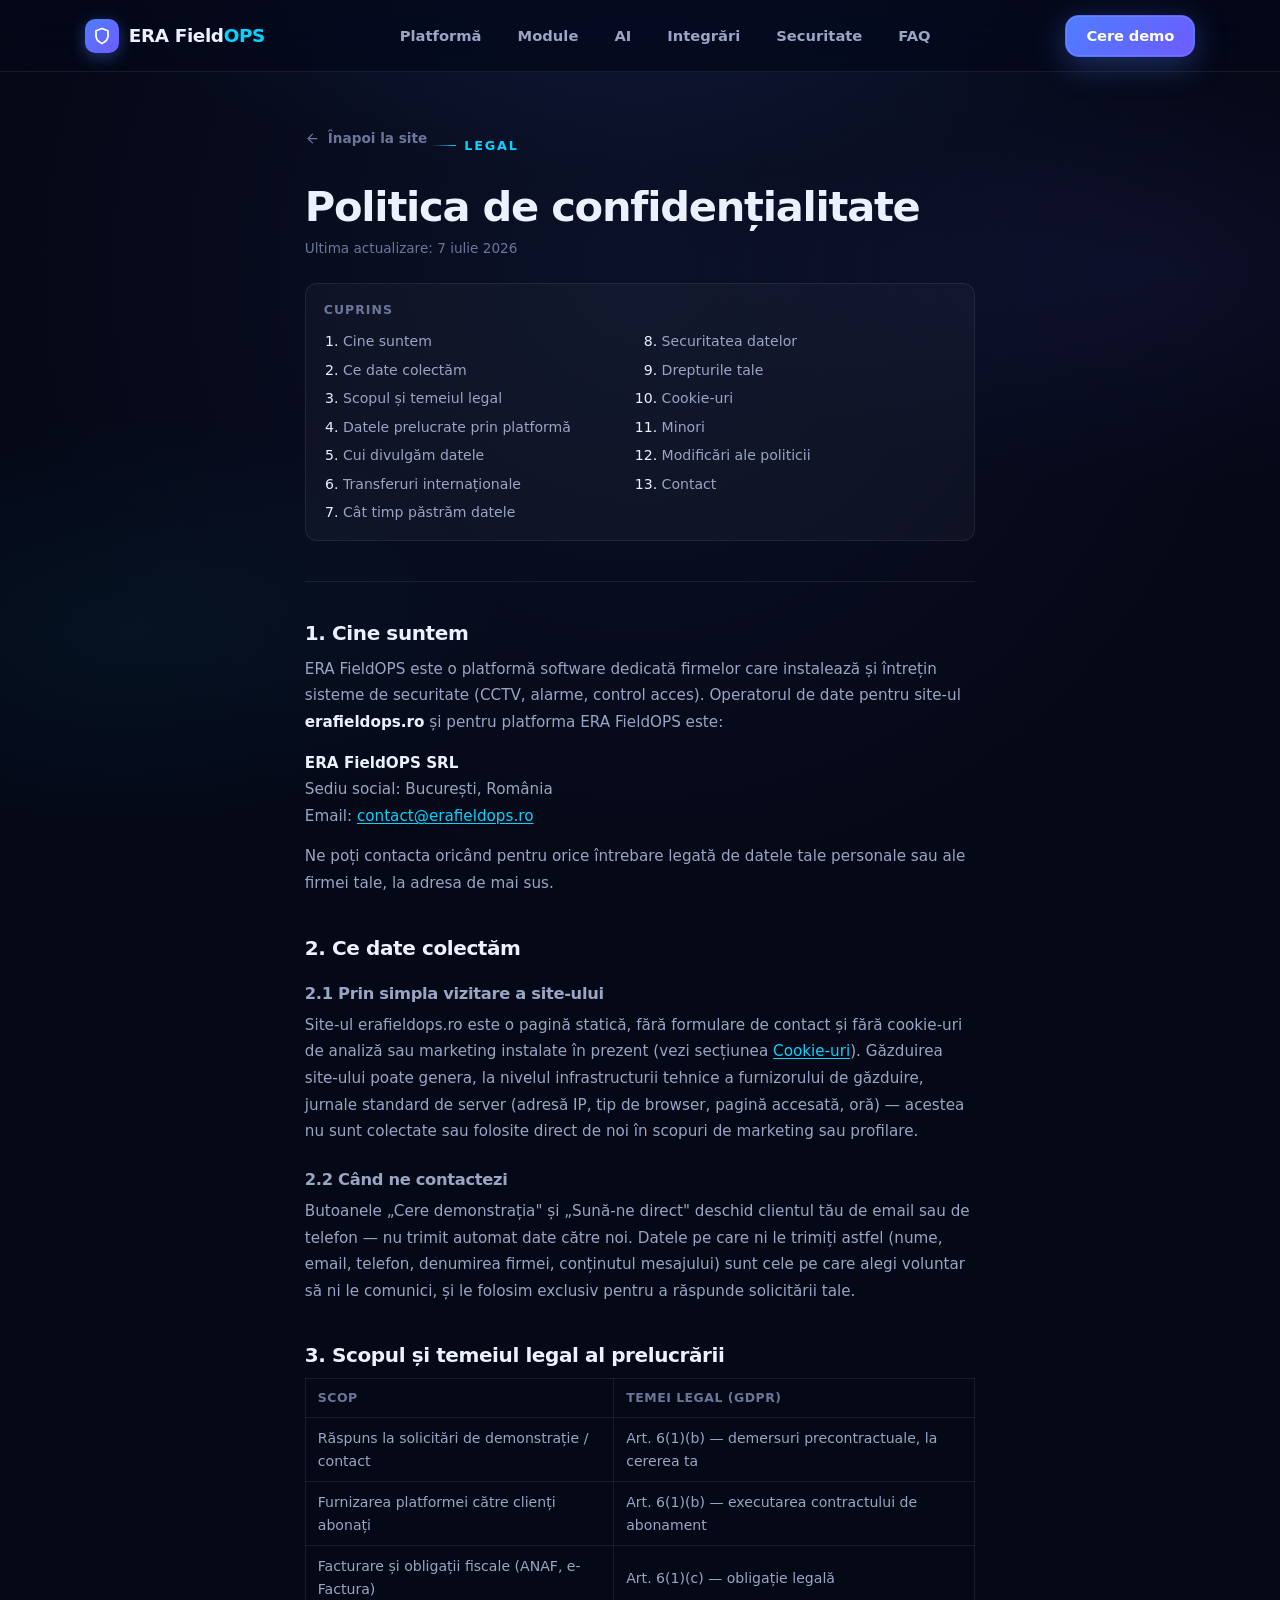
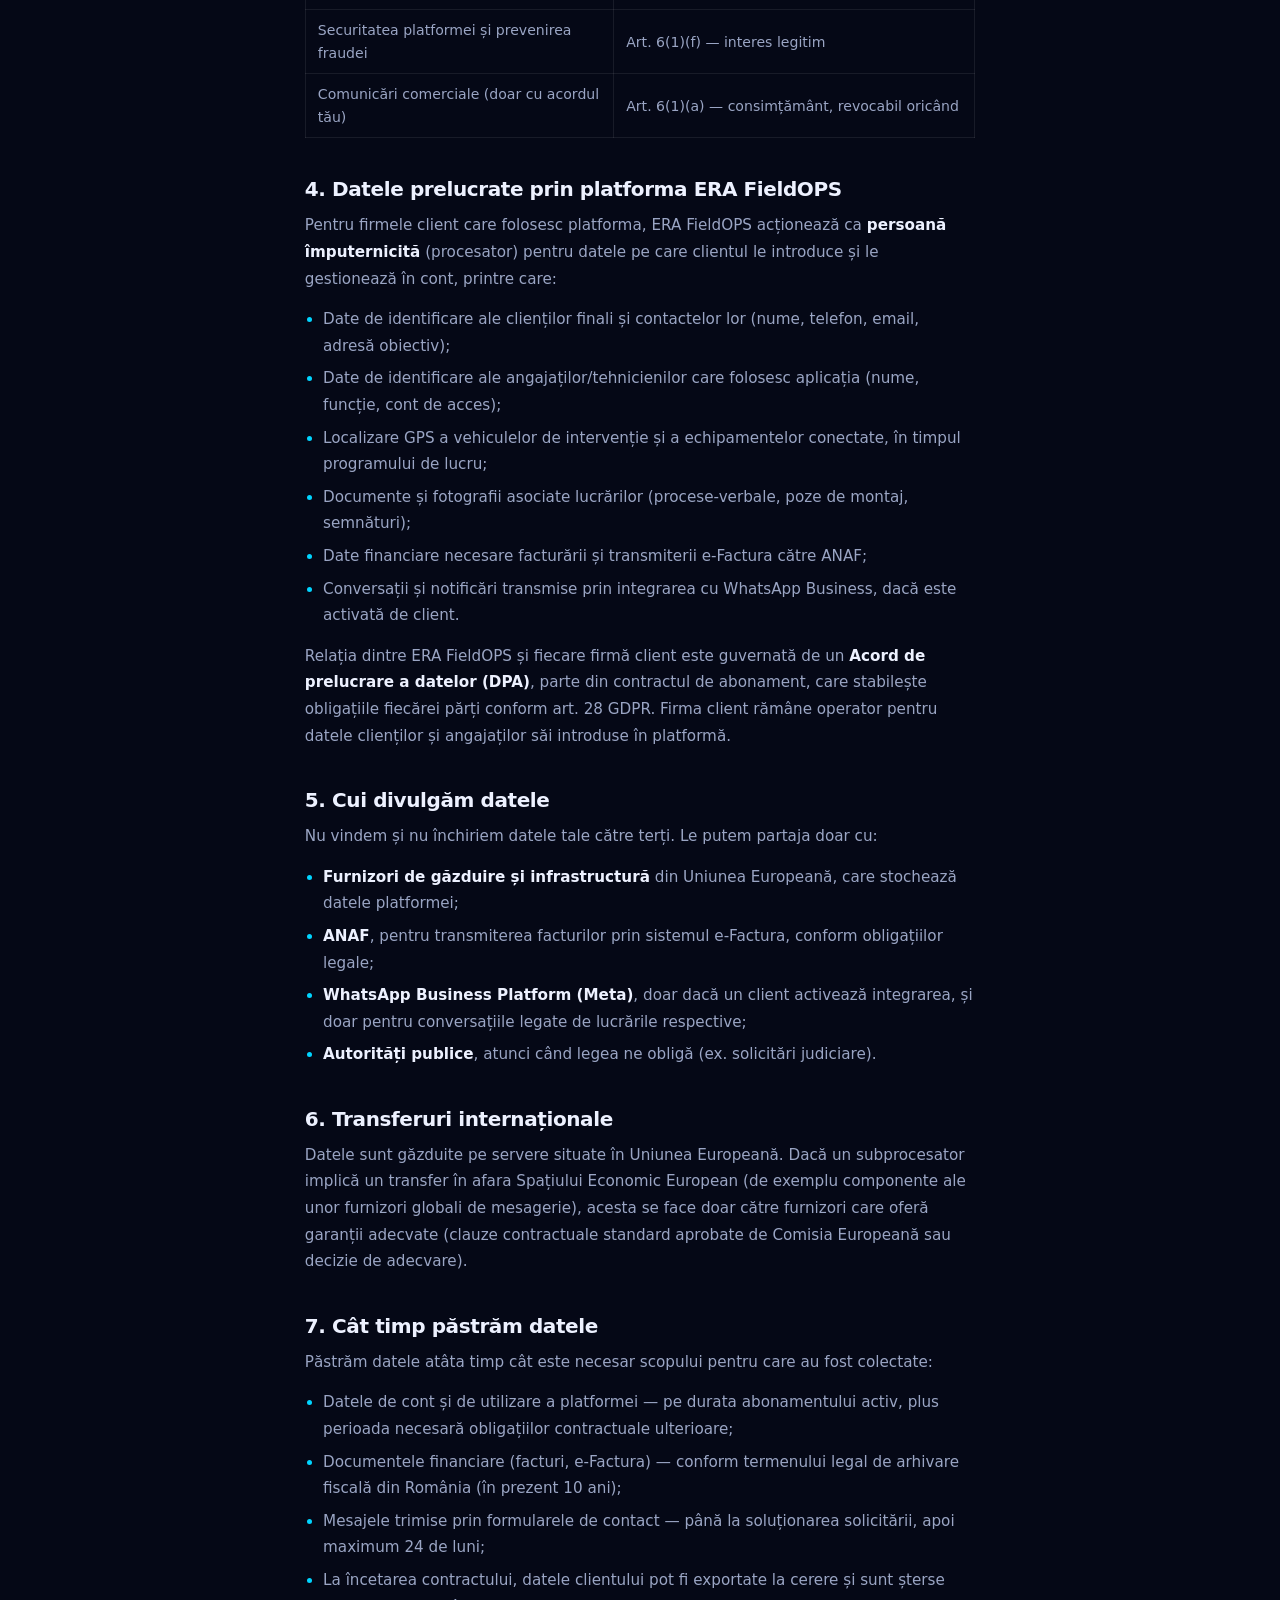
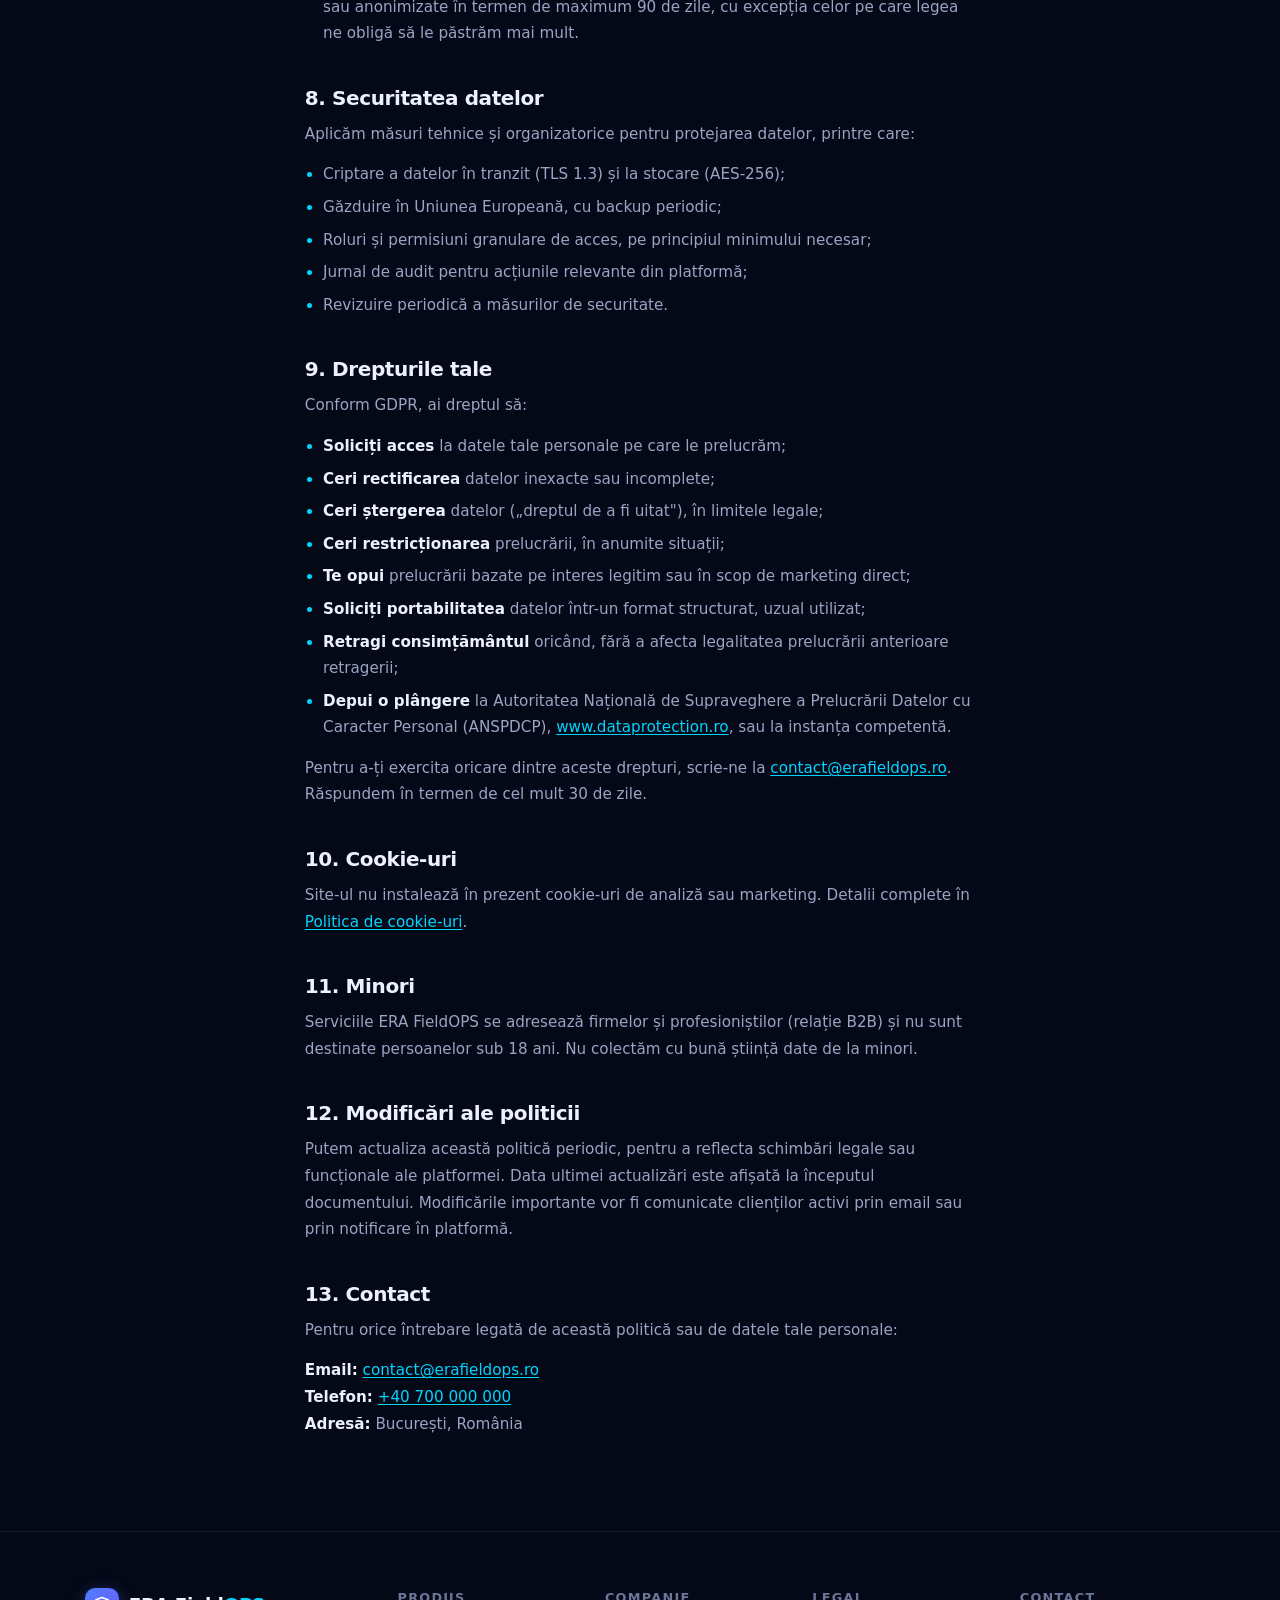
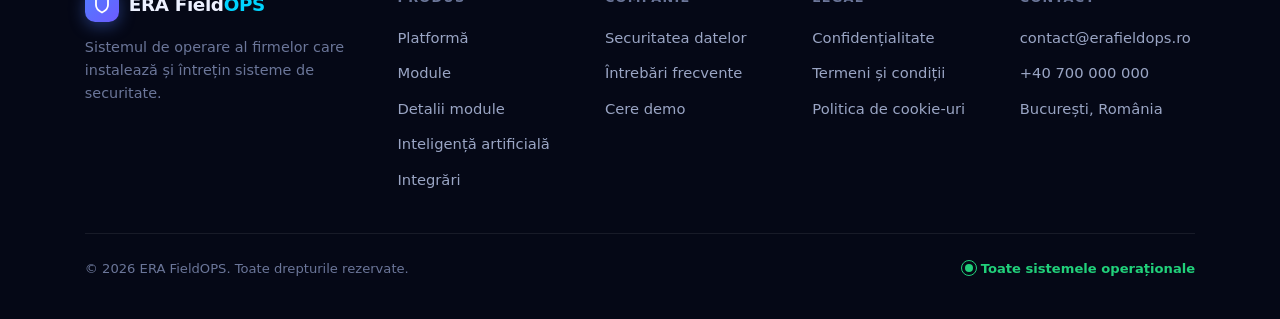
==== commit c0be63e3: "Finish the legal pages — fill in placeholders, drop admin notices Removes the "notă pentru administr" ====
--- a/confidentialitate.html
+++ b/confidentialitate.html
@@ -58,10 +58,6 @@
     <h1>Politica de confidențialitate</h1>
     <p class="legal-updated">Ultima actualizare: 7 iulie 2026</p>
 
-    <div class="legal-notice">
-      <strong>Notă pentru administratorul site-ului:</strong> acest document este un model orientativ, redactat pentru structura și funcționalitățile actuale ale site-ului și platformei ERA FieldOPS. Înlocuiește câmpurile marcate cu <code>[...]</code> cu datele reale ale firmei (denumire legală, CUI, nr. Reg. Com., sediu, responsabil GDPR) și cere unui consultant juridic sau specialist GDPR să îl valideze înainte de publicare, mai ales dacă platforma ajunge să proceseze date la scară mai mare sau categorii speciale de date.
-    </div>
-
     <div class="legal-toc">
       <b>Cuprins</b>
       <ol>
@@ -84,9 +80,8 @@
     <div class="legal-body">
       <h2 id="cine-suntem">1. Cine suntem</h2>
       <p>ERA FieldOPS este o platformă software dedicată firmelor care instalează și întrețin sisteme de securitate (CCTV, alarme, control acces). Operatorul de date pentru site-ul <strong>erafieldops.ro</strong> și pentru platforma ERA FieldOPS este:</p>
-      <p><strong>[Denumirea legală a firmei, ex. ERA FIELDOPS SRL]</strong><br>
-      CUI: [CUI]&nbsp;·&nbsp;Nr. Reg. Com.: [J00/000/2026]<br>
-      Sediu social: [adresa completă], România<br>
+      <p><strong>ERA FieldOPS SRL</strong><br>
+      Sediu social: București, România<br>
       Email: <a href="mailto:contact@erafieldops.ro">contact@erafieldops.ro</a></p>
       <p>Ne poți contacta oricând pentru orice întrebare legată de datele tale personale sau ale firmei tale, la adresa de mai sus.</p>
 
@@ -176,7 +171,7 @@
       <p>Pentru orice întrebare legată de această politică sau de datele tale personale:</p>
       <p><strong>Email:</strong> <a href="mailto:contact@erafieldops.ro">contact@erafieldops.ro</a><br>
       <strong>Telefon:</strong> <a href="tel:+40700000000">+40 700 000 000</a><br>
-      <strong>Adresă:</strong> [adresa completă], București, România</p>
+      <strong>Adresă:</strong> București, România</p>
     </div>
   </div>
 </section>
